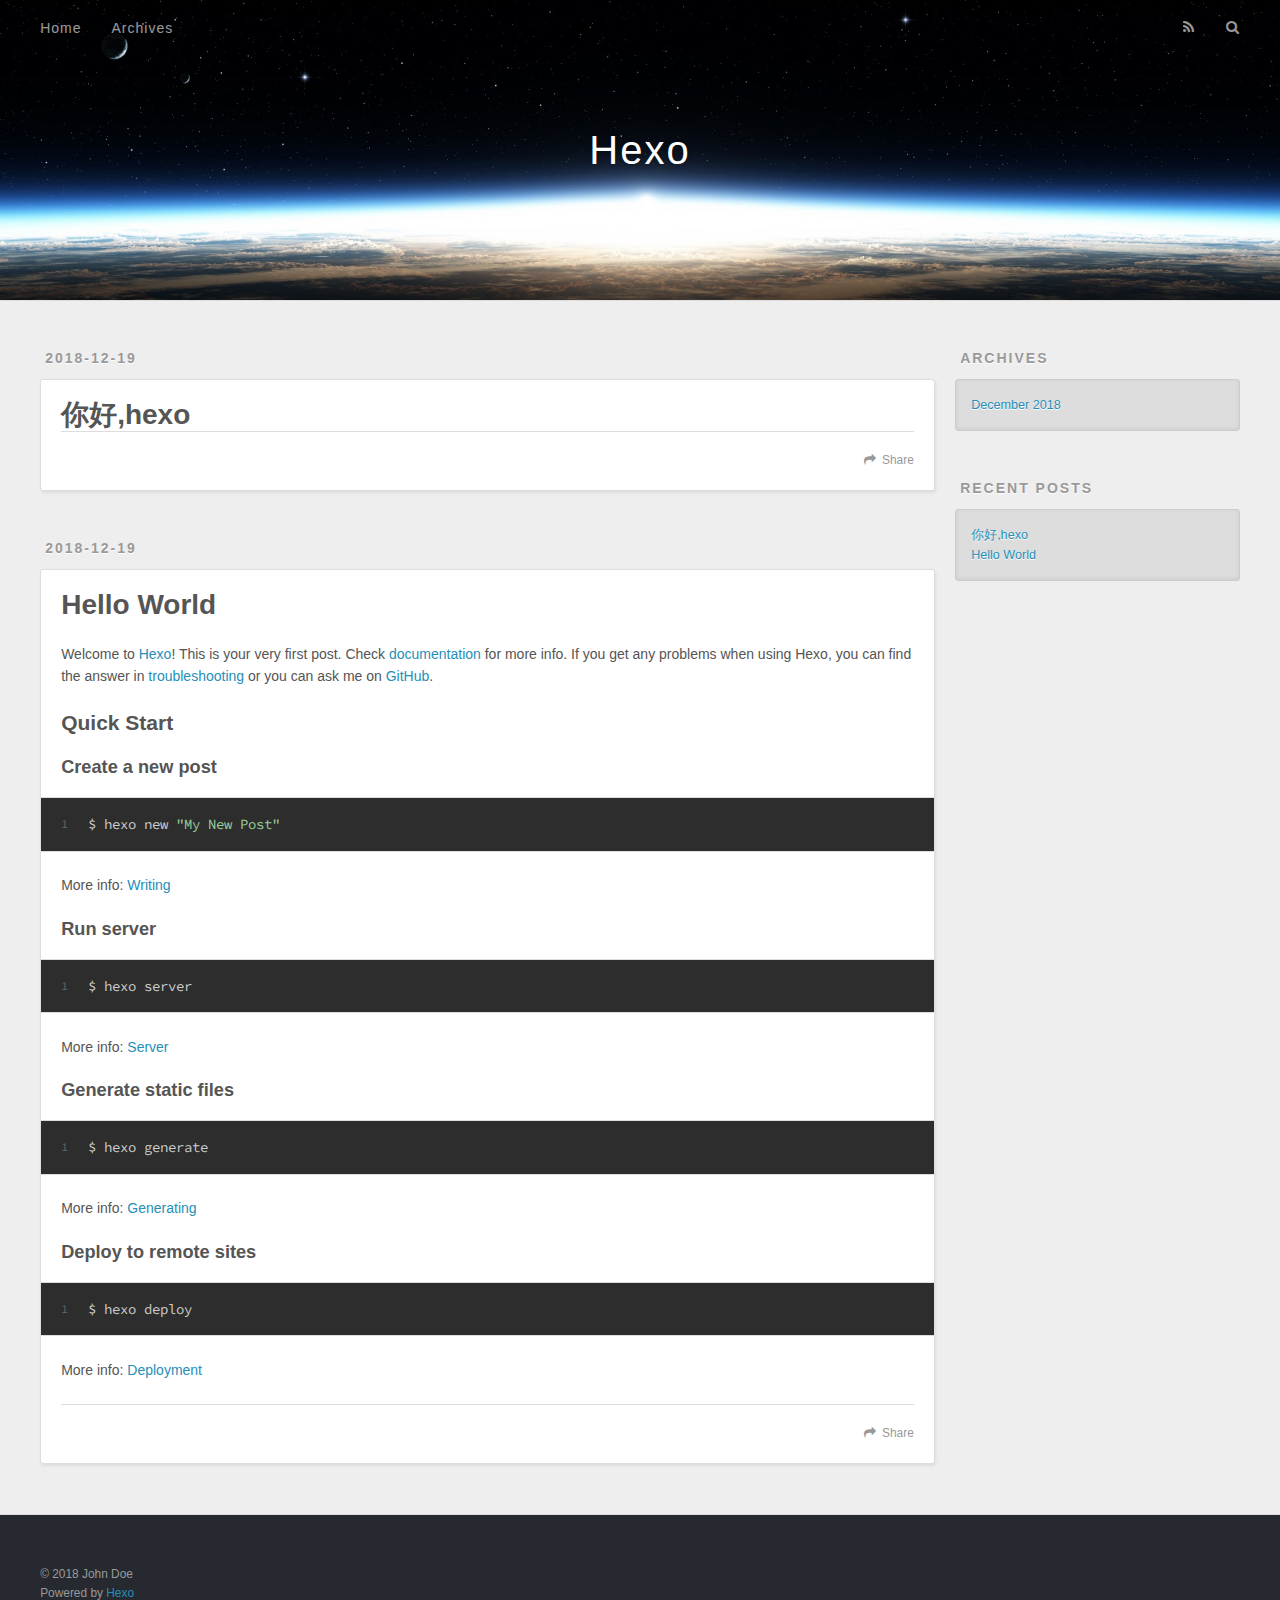
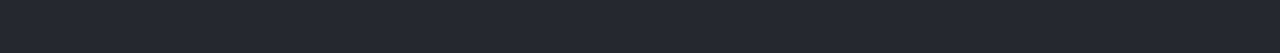
==== index.html @ a6ca2cde "Site updated: 2018-12-19 00:31:47" ====
<!DOCTYPE html>
<html>
<head><meta name="generator" content="Hexo 3.8.0">
  <meta charset="utf-8">
  

  
  <title>Hexo</title>
  <meta name="viewport" content="width=device-width, initial-scale=1, maximum-scale=1">
  <meta property="og:type" content="website">
<meta property="og:title" content="Hexo">
<meta property="og:url" content="http://yoursite.com/index.html">
<meta property="og:site_name" content="Hexo">
<meta property="og:locale" content="default">
<meta name="twitter:card" content="summary">
<meta name="twitter:title" content="Hexo">
  
    <link rel="alternate" href="/atom.xml" title="Hexo" type="application/atom+xml">
  
  
    <link rel="icon" href="/favicon.png">
  
  
    <link href="//fonts.googleapis.com/css?family=Source+Code+Pro" rel="stylesheet" type="text/css">
  
  <link rel="stylesheet" href="/css/style.css">
</head>
</html>
<body>
  <div id="container">
    <div id="wrap">
      <header id="header">
  <div id="banner"></div>
  <div id="header-outer" class="outer">
    <div id="header-title" class="inner">
      <h1 id="logo-wrap">
        <a href="/" id="logo">Hexo</a>
      </h1>
      
    </div>
    <div id="header-inner" class="inner">
      <nav id="main-nav">
        <a id="main-nav-toggle" class="nav-icon"></a>
        
          <a class="main-nav-link" href="/">Home</a>
        
          <a class="main-nav-link" href="/archives">Archives</a>
        
      </nav>
      <nav id="sub-nav">
        
          <a id="nav-rss-link" class="nav-icon" href="/atom.xml" title="RSS Feed"></a>
        
        <a id="nav-search-btn" class="nav-icon" title="Search"></a>
      </nav>
      <div id="search-form-wrap">
        <form action="//google.com/search" method="get" accept-charset="UTF-8" class="search-form"><input type="search" name="q" class="search-form-input" placeholder="Search"><button type="submit" class="search-form-submit">&#xF002;</button><input type="hidden" name="sitesearch" value="http://yoursite.com"></form>
      </div>
    </div>
  </div>
</header>
      <div class="outer">
        <section id="main">
  
    <article id="post-你好-hexo" class="article article-type-post" itemscope="" itemprop="blogPost">
  <div class="article-meta">
    <a href="/2018/12/19/你好-hexo/" class="article-date">
  <time datetime="2018-12-18T16:28:29.000Z" itemprop="datePublished">2018-12-19</time>
</a>
    
  </div>
  <div class="article-inner">
    
    
      <header class="article-header">
        
  
    <h1 itemprop="name">
      <a class="article-title" href="/2018/12/19/你好-hexo/">你好,hexo</a>
    </h1>
  

      </header>
    
    <div class="article-entry" itemprop="articleBody">
      
        
      
    </div>
    <footer class="article-footer">
      <a data-url="http://yoursite.com/2018/12/19/你好-hexo/" data-id="cjptyruez0001o4u017074qfm" class="article-share-link">Share</a>
      
      
    </footer>
  </div>
  
</article>


  
    <article id="post-hello-world" class="article article-type-post" itemscope="" itemprop="blogPost">
  <div class="article-meta">
    <a href="/2018/12/19/hello-world/" class="article-date">
  <time datetime="2018-12-18T16:02:42.080Z" itemprop="datePublished">2018-12-19</time>
</a>
    
  </div>
  <div class="article-inner">
    
    
      <header class="article-header">
        
  
    <h1 itemprop="name">
      <a class="article-title" href="/2018/12/19/hello-world/">Hello World</a>
    </h1>
  

      </header>
    
    <div class="article-entry" itemprop="articleBody">
      
        <p>Welcome to <a href="https://hexo.io/" target="_blank" rel="noopener">Hexo</a>! This is your very first post. Check <a href="https://hexo.io/docs/" target="_blank" rel="noopener">documentation</a> for more info. If you get any problems when using Hexo, you can find the answer in <a href="https://hexo.io/docs/troubleshooting.html" target="_blank" rel="noopener">troubleshooting</a> or you can ask me on <a href="https://github.com/hexojs/hexo/issues" target="_blank" rel="noopener">GitHub</a>.</p>
<h2 id="Quick-Start"><a href="#Quick-Start" class="headerlink" title="Quick Start"></a>Quick Start</h2><h3 id="Create-a-new-post"><a href="#Create-a-new-post" class="headerlink" title="Create a new post"></a>Create a new post</h3><figure class="highlight bash"><table><tr><td class="gutter"><pre><span class="line">1</span><br></pre></td><td class="code"><pre><span class="line">$ hexo new <span class="string">"My New Post"</span></span><br></pre></td></tr></table></figure>
<p>More info: <a href="https://hexo.io/docs/writing.html" target="_blank" rel="noopener">Writing</a></p>
<h3 id="Run-server"><a href="#Run-server" class="headerlink" title="Run server"></a>Run server</h3><figure class="highlight bash"><table><tr><td class="gutter"><pre><span class="line">1</span><br></pre></td><td class="code"><pre><span class="line">$ hexo server</span><br></pre></td></tr></table></figure>
<p>More info: <a href="https://hexo.io/docs/server.html" target="_blank" rel="noopener">Server</a></p>
<h3 id="Generate-static-files"><a href="#Generate-static-files" class="headerlink" title="Generate static files"></a>Generate static files</h3><figure class="highlight bash"><table><tr><td class="gutter"><pre><span class="line">1</span><br></pre></td><td class="code"><pre><span class="line">$ hexo generate</span><br></pre></td></tr></table></figure>
<p>More info: <a href="https://hexo.io/docs/generating.html" target="_blank" rel="noopener">Generating</a></p>
<h3 id="Deploy-to-remote-sites"><a href="#Deploy-to-remote-sites" class="headerlink" title="Deploy to remote sites"></a>Deploy to remote sites</h3><figure class="highlight bash"><table><tr><td class="gutter"><pre><span class="line">1</span><br></pre></td><td class="code"><pre><span class="line">$ hexo deploy</span><br></pre></td></tr></table></figure>
<p>More info: <a href="https://hexo.io/docs/deployment.html" target="_blank" rel="noopener">Deployment</a></p>

      
    </div>
    <footer class="article-footer">
      <a data-url="http://yoursite.com/2018/12/19/hello-world/" data-id="cjptyrueu0000o4u0bg2z1bjp" class="article-share-link">Share</a>
      
      
    </footer>
  </div>
  
</article>


  


</section>
        
          <aside id="sidebar">
  
    

  
    

  
    
  
    
  <div class="widget-wrap">
    <h3 class="widget-title">Archives</h3>
    <div class="widget">
      <ul class="archive-list"><li class="archive-list-item"><a class="archive-list-link" href="/archives/2018/12/">December 2018</a></li></ul>
    </div>
  </div>


  
    
  <div class="widget-wrap">
    <h3 class="widget-title">Recent Posts</h3>
    <div class="widget">
      <ul>
        
          <li>
            <a href="/2018/12/19/你好-hexo/">你好,hexo</a>
          </li>
        
          <li>
            <a href="/2018/12/19/hello-world/">Hello World</a>
          </li>
        
      </ul>
    </div>
  </div>

  
</aside>
        
      </div>
      <footer id="footer">
  
  <div class="outer">
    <div id="footer-info" class="inner">
      &copy; 2018 John Doe<br>
      Powered by <a href="http://hexo.io/" target="_blank">Hexo</a>
    </div>
  </div>
</footer>
    </div>
    <nav id="mobile-nav">
  
    <a href="/" class="mobile-nav-link">Home</a>
  
    <a href="/archives" class="mobile-nav-link">Archives</a>
  
</nav>
    

<script src="//ajax.googleapis.com/ajax/libs/jquery/2.0.3/jquery.min.js"></script>


  <link rel="stylesheet" href="/fancybox/jquery.fancybox.css">
  <script src="/fancybox/jquery.fancybox.pack.js"></script>


<script src="/js/script.js"></script>



  </div>
</body>
</html>
---- css/style.css ----
body {
  width: 100%;
}
body:before,
body:after {
  content: "";
  display: table;
}
body:after {
  clear: both;
}
html,
body,
div,
span,
applet,
object,
iframe,
h1,
h2,
h3,
h4,
h5,
h6,
p,
blockquote,
pre,
a,
abbr,
acronym,
address,
big,
cite,
code,
del,
dfn,
em,
img,
ins,
kbd,
q,
s,
samp,
small,
strike,
strong,
sub,
sup,
tt,
var,
dl,
dt,
dd,
ol,
ul,
li,
fieldset,
form,
label,
legend,
table,
caption,
tbody,
tfoot,
thead,
tr,
th,
td {
  margin: 0;
  padding: 0;
  border: 0;
  outline: 0;
  font-weight: inherit;
  font-style: inherit;
  font-family: inherit;
  font-size: 100%;
  vertical-align: baseline;
}
body {
  line-height: 1;
  color: #000;
  background: #fff;
}
ol,
ul {
  list-style: none;
}
table {
  border-collapse: separate;
  border-spacing: 0;
  vertical-align: middle;
}
caption,
th,
td {
  text-align: left;
  font-weight: normal;
  vertical-align: middle;
}
a img {
  border: none;
}
input,
button {
  margin: 0;
  padding: 0;
}
input::-moz-focus-inner,
button::-moz-focus-inner {
  border: 0;
  padding: 0;
}
@font-face {
  font-family: FontAwesome;
  font-style: normal;
  font-weight: normal;
  src: url("fonts/fontawesome-webfont.eot?v=#4.0.3");
  src: url("fonts/fontawesome-webfont.eot?#iefix&v=#4.0.3") format("embedded-opentype"), url("fonts/fontawesome-webfont.woff?v=#4.0.3") format("woff"), url("fonts/fontawesome-webfont.ttf?v=#4.0.3") format("truetype"), url("fonts/fontawesome-webfont.svg#fontawesomeregular?v=#4.0.3") format("svg");
}
html,
body,
#container {
  height: 100%;
}
body {
  background: #eee;
  font: 14px -apple-system, BlinkMacSystemFont, "Segoe UI", "Roboto", "Oxygen", "Ubuntu", "Cantarell", "Fira Sans", "Droid Sans", "Helvetica Neue", sans-serif;
  -webkit-text-size-adjust: 100%;
}
.outer {
  max-width: 1220px;
  margin: 0 auto;
  padding: 0 20px;
}
.outer:before,
.outer:after {
  content: "";
  display: table;
}
.outer:after {
  clear: both;
}
.inner {
  display: inline;
  float: left;
  width: 98.33333333333333%;
  margin: 0 0.833333333333333%;
}
.left,
.alignleft {
  float: left;
}
.right,
.alignright {
  float: right;
}
.clear {
  clear: both;
}
#container {
  position: relative;
}
.mobile-nav-on {
  overflow: hidden;
}
#wrap {
  height: 100%;
  width: 100%;
  position: absolute;
  top: 0;
  left: 0;
  -webkit-transition: 0.2s ease-out;
  -moz-transition: 0.2s ease-out;
  -ms-transition: 0.2s ease-out;
  transition: 0.2s ease-out;
  z-index: 1;
  background: #eee;
}
.mobile-nav-on #wrap {
  left: 280px;
}
@media screen and (min-width: 768px) {
  #main {
    display: inline;
    float: left;
    width: 73.33333333333333%;
    margin: 0 0.833333333333333%;
  }
}
.article-date,
.article-category-link,
.archive-year,
.widget-title {
  text-decoration: none;
  text-transform: uppercase;
  letter-spacing: 2px;
  color: #999;
  margin-bottom: 1em;
  margin-left: 5px;
  line-height: 1em;
  text-shadow: 0 1px #fff;
  font-weight: bold;
}
.article-inner,
.archive-article-inner {
  background: #fff;
  -webkit-box-shadow: 1px 2px 3px #ddd;
  box-shadow: 1px 2px 3px #ddd;
  border: 1px solid #ddd;
  border-radius: 3px;
}
.article-entry h1,
.widget h1 {
  font-size: 2em;
}
.article-entry h2,
.widget h2 {
  font-size: 1.5em;
}
.article-entry h3,
.widget h3 {
  font-size: 1.3em;
}
.article-entry h4,
.widget h4 {
  font-size: 1.2em;
}
.article-entry h5,
.widget h5 {
  font-size: 1em;
}
.article-entry h6,
.widget h6 {
  font-size: 1em;
  color: #999;
}
.article-entry hr,
.widget hr {
  border: 1px dashed #ddd;
}
.article-entry strong,
.widget strong {
  font-weight: bold;
}
.article-entry em,
.widget em,
.article-entry cite,
.widget cite {
  font-style: italic;
}
.article-entry sup,
.widget sup,
.article-entry sub,
.widget sub {
  font-size: 0.75em;
  line-height: 0;
  position: relative;
  vertical-align: baseline;
}
.article-entry sup,
.widget sup {
  top: -0.5em;
}
.article-entry sub,
.widget sub {
  bottom: -0.2em;
}
.article-entry small,
.widget small {
  font-size: 0.85em;
}
.article-entry acronym,
.widget acronym,
.article-entry abbr,
.widget abbr {
  border-bottom: 1px dotted;
}
.article-entry ul,
.widget ul,
.article-entry ol,
.widget ol,
.article-entry dl,
.widget dl {
  margin: 0 20px;
  line-height: 1.6em;
}
.article-entry ul ul,
.widget ul ul,
.article-entry ol ul,
.widget ol ul,
.article-entry ul ol,
.widget ul ol,
.article-entry ol ol,
.widget ol ol {
  margin-top: 0;
  margin-bottom: 0;
}
.article-entry ul,
.widget ul {
  list-style: disc;
}
.article-entry ol,
.widget ol {
  list-style: decimal;
}
.article-entry dt,
.widget dt {
  font-weight: bold;
}
#header {
  height: 300px;
  position: relative;
  border-bottom: 1px solid #ddd;
}
#header:before,
#header:after {
  content: "";
  position: absolute;
  left: 0;
  right: 0;
  height: 40px;
}
#header:before {
  top: 0;
  background: -webkit-linear-gradient(rgba(0,0,0,0.2), transparent);
  background: -moz-linear-gradient(rgba(0,0,0,0.2), transparent);
  background: -ms-linear-gradient(rgba(0,0,0,0.2), transparent);
  background: linear-gradient(rgba(0,0,0,0.2), transparent);
}
#header:after {
  bottom: 0;
  background: -webkit-linear-gradient(transparent, rgba(0,0,0,0.2));
  background: -moz-linear-gradient(transparent, rgba(0,0,0,0.2));
  background: -ms-linear-gradient(transparent, rgba(0,0,0,0.2));
  background: linear-gradient(transparent, rgba(0,0,0,0.2));
}
#header-outer {
  height: 100%;
  position: relative;
}
#header-inner {
  position: relative;
  overflow: hidden;
}
#banner {
  position: absolute;
  top: 0;
  left: 0;
  width: 100%;
  height: 100%;
  background: url("images/banner.jpg") center #000;
  -webkit-background-size: cover;
  -moz-background-size: cover;
  background-size: cover;
  z-index: -1;
}
#header-title {
  text-align: center;
  height: 40px;
  position: absolute;
  top: 50%;
  left: 0;
  margin-top: -20px;
}
#logo,
#subtitle {
  text-decoration: none;
  color: #fff;
  font-weight: 300;
  text-shadow: 0 1px 4px rgba(0,0,0,0.3);
}
#logo {
  font-size: 40px;
  line-height: 40px;
  letter-spacing: 2px;
}
#subtitle {
  font-size: 16px;
  line-height: 16px;
  letter-spacing: 1px;
}
#subtitle-wrap {
  margin-top: 16px;
}
#main-nav {
  float: left;
  margin-left: -15px;
}
.nav-icon,
.main-nav-link {
  float: left;
  color: #fff;
  opacity: 0.6;
  text-decoration: none;
  text-shadow: 0 1px rgba(0,0,0,0.2);
  -webkit-transition: opacity 0.2s;
  -moz-transition: opacity 0.2s;
  -ms-transition: opacity 0.2s;
  transition: opacity 0.2s;
  display: block;
  padding: 20px 15px;
}
.nav-icon:hover,
.main-nav-link:hover {
  opacity: 1;
}
.nav-icon {
  font-family: FontAwesome;
  text-align: center;
  font-size: 14px;
  width: 14px;
  height: 14px;
  padding: 20px 15px;
  position: relative;
  cursor: pointer;
}
.main-nav-link {
  font-weight: 300;
  letter-spacing: 1px;
}
@media screen and (max-width: 479px) {
  .main-nav-link {
    display: none;
  }
}
#main-nav-toggle {
  display: none;
}
#main-nav-toggle:before {
  content: "\f0c9";
}
@media screen and (max-width: 479px) {
  #main-nav-toggle {
    display: block;
  }
}
#sub-nav {
  float: right;
  margin-right: -15px;
}
#nav-rss-link:before {
  content: "\f09e";
}
#nav-search-btn:before {
  content: "\f002";
}
#search-form-wrap {
  position: absolute;
  top: 15px;
  width: 150px;
  height: 30px;
  right: -150px;
  opacity: 0;
  -webkit-transition: 0.2s ease-out;
  -moz-transition: 0.2s ease-out;
  -ms-transition: 0.2s ease-out;
  transition: 0.2s ease-out;
}
#search-form-wrap.on {
  opacity: 1;
  right: 0;
}
@media screen and (max-width: 479px) {
  #search-form-wrap {
    width: 100%;
    right: -100%;
  }
}
.search-form {
  position: absolute;
  top: 0;
  left: 0;
  right: 0;
  background: #fff;
  padding: 5px 15px;
  border-radius: 15px;
  -webkit-box-shadow: 0 0 10px rgba(0,0,0,0.3);
  box-shadow: 0 0 10px rgba(0,0,0,0.3);
}
.search-form-input {
  border: none;
  background: none;
  color: #555;
  width: 100%;
  font: 13px -apple-system, BlinkMacSystemFont, "Segoe UI", "Roboto", "Oxygen", "Ubuntu", "Cantarell", "Fira Sans", "Droid Sans", "Helvetica Neue", sans-serif;
  outline: none;
}
.search-form-input::-webkit-search-results-decoration,
.search-form-input::-webkit-search-cancel-button {
  -webkit-appearance: none;
}
.search-form-submit {
  position: absolute;
  top: 50%;
  right: 10px;
  margin-top: -7px;
  font: 13px FontAwesome;
  border: none;
  background: none;
  color: #bbb;
  cursor: pointer;
}
.search-form-submit:hover,
.search-form-submit:focus {
  color: #777;
}
.article {
  margin: 50px 0;
}
.article-inner {
  overflow: hidden;
}
.article-meta:before,
.article-meta:after {
  content: "";
  display: table;
}
.article-meta:after {
  clear: both;
}
.article-date {
  float: left;
}
.article-category {
  float: left;
  line-height: 1em;
  color: #ccc;
  text-shadow: 0 1px #fff;
  margin-left: 8px;
}
.article-category:before {
  content: "\2022";
}
.article-category-link {
  margin: 0 12px 1em;
}
.article-header {
  padding: 20px 20px 0;
}
.article-title {
  text-decoration: none;
  font-size: 2em;
  font-weight: bold;
  color: #555;
  line-height: 1.1em;
  -webkit-transition: color 0.2s;
  -moz-transition: color 0.2s;
  -ms-transition: color 0.2s;
  transition: color 0.2s;
}
a.article-title:hover {
  color: #258fb8;
}
.article-entry {
  color: #555;
  padding: 0 20px;
}
.article-entry:before,
.article-entry:after {
  content: "";
  display: table;
}
.article-entry:after {
  clear: both;
}
.article-entry p,
.article-entry table {
  line-height: 1.6em;
  margin: 1.6em 0;
}
.article-entry h1,
.article-entry h2,
.article-entry h3,
.article-entry h4,
.article-entry h5,
.article-entry h6 {
  font-weight: bold;
}
.article-entry h1,
.article-entry h2,
.article-entry h3,
.article-entry h4,
.article-entry h5,
.article-entry h6 {
  line-height: 1.1em;
  margin: 1.1em 0;
}
.article-entry a {
  color: #258fb8;
  text-decoration: none;
}
.article-entry a:hover {
  text-decoration: underline;
}
.article-entry ul,
.article-entry ol,
.article-entry dl {
  margin-top: 1.6em;
  margin-bottom: 1.6em;
}
.article-entry img,
.article-entry video {
  max-width: 100%;
  height: auto;
  display: block;
  margin: auto;
}
.article-entry iframe {
  border: none;
}
.article-entry table {
  width: 100%;
  border-collapse: collapse;
  border-spacing: 0;
}
.article-entry th {
  font-weight: bold;
  border-bottom: 3px solid #ddd;
  padding-bottom: 0.5em;
}
.article-entry td {
  border-bottom: 1px solid #ddd;
  padding: 10px 0;
}
.article-entry blockquote {
  font-family: Georgia, "Times New Roman", serif;
  font-size: 1.4em;
  margin: 1.6em 20px;
  text-align: center;
}
.article-entry blockquote footer {
  font-size: 14px;
  margin: 1.6em 0;
  font-family: -apple-system, BlinkMacSystemFont, "Segoe UI", "Roboto", "Oxygen", "Ubuntu", "Cantarell", "Fira Sans", "Droid Sans", "Helvetica Neue", sans-serif;
}
.article-entry blockquote footer cite:before {
  content: "—";
  padding: 0 0.5em;
}
.article-entry .pullquote {
  text-align: left;
  width: 45%;
  margin: 0;
}
.article-entry .pullquote.left {
  margin-left: 0.5em;
  margin-right: 1em;
}
.article-entry .pullquote.right {
  margin-right: 0.5em;
  margin-left: 1em;
}
.article-entry .caption {
  color: #999;
  display: block;
  font-size: 0.9em;
  margin-top: 0.5em;
  position: relative;
  text-align: center;
}
.article-entry .video-container {
  position: relative;
  padding-top: 56.25%;
  height: 0;
  overflow: hidden;
}
.article-entry .video-container iframe,
.article-entry .video-container object,
.article-entry .video-container embed {
  position: absolute;
  top: 0;
  left: 0;
  width: 100%;
  height: 100%;
  margin-top: 0;
}
.article-more-link a {
  display: inline-block;
  line-height: 1em;
  padding: 6px 15px;
  border-radius: 15px;
  background: #eee;
  color: #999;
  text-shadow: 0 1px #fff;
  text-decoration: none;
}
.article-more-link a:hover {
  background: #258fb8;
  color: #fff;
  text-decoration: none;
  text-shadow: 0 1px #1e7293;
}
.article-footer {
  font-size: 0.85em;
  line-height: 1.6em;
  border-top: 1px solid #ddd;
  padding-top: 1.6em;
  margin: 0 20px 20px;
}
.article-footer:before,
.article-footer:after {
  content: "";
  display: table;
}
.article-footer:after {
  clear: both;
}
.article-footer a {
  color: #999;
  text-decoration: none;
}
.article-footer a:hover {
  color: #555;
}
.article-tag-list-item {
  float: left;
  margin-right: 10px;
}
.article-tag-list-link:before {
  content: "#";
}
.article-comment-link {
  float: right;
}
.article-comment-link:before {
  content: "\f075";
  font-family: FontAwesome;
  padding-right: 8px;
}
.article-share-link {
  cursor: pointer;
  float: right;
  margin-left: 20px;
}
.article-share-link:before {
  content: "\f064";
  font-family: FontAwesome;
  padding-right: 6px;
}
#article-nav {
  position: relative;
}
#article-nav:before,
#article-nav:after {
  content: "";
  display: table;
}
#article-nav:after {
  clear: both;
}
@media screen and (min-width: 768px) {
  #article-nav {
    margin: 50px 0;
  }
  #article-nav:before {
    width: 8px;
    height: 8px;
    position: absolute;
    top: 50%;
    left: 50%;
    margin-top: -4px;
    margin-left: -4px;
    content: "";
    border-radius: 50%;
    background: #ddd;
    -webkit-box-shadow: 0 1px 2px #fff;
    box-shadow: 0 1px 2px #fff;
  }
}
.article-nav-link-wrap {
  text-decoration: none;
  text-shadow: 0 1px #fff;
  color: #999;
  -webkit-box-sizing: border-box;
  -moz-box-sizing: border-box;
  box-sizing: border-box;
  margin-top: 50px;
  text-align: center;
  display: block;
}
.article-nav-link-wrap:hover {
  color: #555;
}
@media screen and (min-width: 768px) {
  .article-nav-link-wrap {
    width: 50%;
    margin-top: 0;
  }
}
@media screen and (min-width: 768px) {
  #article-nav-newer {
    float: left;
    text-align: right;
    padding-right: 20px;
  }
}
@media screen and (min-width: 768px) {
  #article-nav-older {
    float: right;
    text-align: left;
    padding-left: 20px;
  }
}
.article-nav-caption {
  text-transform: uppercase;
  letter-spacing: 2px;
  color: #ddd;
  line-height: 1em;
  font-weight: bold;
}
#article-nav-newer .article-nav-caption {
  margin-right: -2px;
}
.article-nav-title {
  font-size: 0.85em;
  line-height: 1.6em;
  margin-top: 0.5em;
}
.article-share-box {
  position: absolute;
  display: none;
  background: #fff;
  -webkit-box-shadow: 1px 2px 10px rgba(0,0,0,0.2);
  box-shadow: 1px 2px 10px rgba(0,0,0,0.2);
  border-radius: 3px;
  margin-left: -145px;
  overflow: hidden;
  z-index: 1;
}
.article-share-box.on {
  display: block;
}
.article-share-input {
  width: 100%;
  background: none;
  -webkit-box-sizing: border-box;
  -moz-box-sizing: border-box;
  box-sizing: border-box;
  font: 14px -apple-system, BlinkMacSystemFont, "Segoe UI", "Roboto", "Oxygen", "Ubuntu", "Cantarell", "Fira Sans", "Droid Sans", "Helvetica Neue", sans-serif;
  padding: 0 15px;
  color: #555;
  outline: none;
  border: 1px solid #ddd;
  border-radius: 3px 3px 0 0;
  height: 36px;
  line-height: 36px;
}
.article-share-links {
  background: #eee;
}
.article-share-links:before,
.article-share-links:after {
  content: "";
  display: table;
}
.article-share-links:after {
  clear: both;
}
.article-share-twitter,
.article-share-facebook,
.article-share-pinterest,
.article-share-google {
  width: 50px;
  height: 36px;
  display: block;
  float: left;
  position: relative;
  color: #999;
  text-shadow: 0 1px #fff;
}
.article-share-twitter:before,
.article-share-facebook:before,
.article-share-pinterest:before,
.article-share-google:before {
  font-size: 20px;
  font-family: FontAwesome;
  width: 20px;
  height: 20px;
  position: absolute;
  top: 50%;
  left: 50%;
  margin-top: -10px;
  margin-left: -10px;
  text-align: center;
}
.article-share-twitter:hover,
.article-share-facebook:hover,
.article-share-pinterest:hover,
.article-share-google:hover {
  color: #fff;
}
.article-share-twitter:before {
  content: "\f099";
}
.article-share-twitter:hover {
  background: #00aced;
  text-shadow: 0 1px #008abe;
}
.article-share-facebook:before {
  content: "\f09a";
}
.article-share-facebook:hover {
  background: #3b5998;
  text-shadow: 0 1px #2f477a;
}
.article-share-pinterest:before {
  content: "\f0d2";
}
.article-share-pinterest:hover {
  background: #cb2027;
  text-shadow: 0 1px #a21a1f;
}
.article-share-google:before {
  content: "\f0d5";
}
.article-share-google:hover {
  background: #dd4b39;
  text-shadow: 0 1px #be3221;
}
.article-gallery {
  background: #000;
  position: relative;
}
.article-gallery-photos {
  position: relative;
  overflow: hidden;
}
.article-gallery-img {
  display: none;
  max-width: 100%;
}
.article-gallery-img:first-child {
  display: block;
}
.article-gallery-img.loaded {
  position: absolute;
  display: block;
}
.article-gallery-img img {
  display: block;
  max-width: 100%;
  margin: 0 auto;
}
#comments {
  background: #fff;
  -webkit-box-shadow: 1px 2px 3px #ddd;
  box-shadow: 1px 2px 3px #ddd;
  padding: 20px;
  border: 1px solid #ddd;
  border-radius: 3px;
  margin: 50px 0;
}
#comments a {
  color: #258fb8;
}
.archives-wrap {
  margin: 50px 0;
}
.archives:before,
.archives:after {
  content: "";
  display: table;
}
.archives:after {
  clear: both;
}
.archive-year-wrap {
  margin-bottom: 1em;
}
.archives {
  -webkit-column-gap: 10px;
  -moz-column-gap: 10px;
  column-gap: 10px;
}
@media screen and (min-width: 480px) and (max-width: 767px) {
  .archives {
    -webkit-column-count: 2;
    -moz-column-count: 2;
    column-count: 2;
  }
}
@media screen and (min-width: 768px) {
  .archives {
    -webkit-column-count: 3;
    -moz-column-count: 3;
    column-count: 3;
  }
}
.archive-article {
  -webkit-column-break-inside: avoid;
  page-break-inside: avoid;
  overflow: hidden;
  break-inside: avoid-column;
}
.archive-article-inner {
  padding: 10px;
  margin-bottom: 15px;
}
.archive-article-title {
  text-decoration: none;
  font-weight: bold;
  color: #555;
  -webkit-transition: color 0.2s;
  -moz-transition: color 0.2s;
  -ms-transition: color 0.2s;
  transition: color 0.2s;
  line-height: 1.6em;
}
.archive-article-title:hover {
  color: #258fb8;
}
.archive-article-footer {
  margin-top: 1em;
}
.archive-article-date {
  color: #999;
  text-decoration: none;
  font-size: 0.85em;
  line-height: 1em;
  margin-bottom: 0.5em;
  display: block;
}
#page-nav {
  margin: 50px auto;
  background: #fff;
  -webkit-box-shadow: 1px 2px 3px #ddd;
  box-shadow: 1px 2px 3px #ddd;
  border: 1px solid #ddd;
  border-radius: 3px;
  text-align: center;
  color: #999;
  overflow: hidden;
}
#page-nav:before,
#page-nav:after {
  content: "";
  display: table;
}
#page-nav:after {
  clear: both;
}
#page-nav a,
#page-nav span {
  padding: 10px 20px;
  line-height: 1;
  height: 2ex;
}
#page-nav a {
  color: #999;
  text-decoration: none;
}
#page-nav a:hover {
  background: #999;
  color: #fff;
}
#page-nav .prev {
  float: left;
}
#page-nav .next {
  float: right;
}
#page-nav .page-number {
  display: inline-block;
}
@media screen and (max-width: 479px) {
  #page-nav .page-number {
    display: none;
  }
}
#page-nav .current {
  color: #555;
  font-weight: bold;
}
#page-nav .space {
  color: #ddd;
}
#footer {
  background: #262a30;
  padding: 50px 0;
  border-top: 1px solid #ddd;
  color: #999;
}
#footer a {
  color: #258fb8;
  text-decoration: none;
}
#footer a:hover {
  text-decoration: underline;
}
#footer-info {
  line-height: 1.6em;
  font-size: 0.85em;
}
.article-entry pre,
.article-entry .highlight {
  background: #2d2d2d;
  margin: 0 -20px;
  padding: 15px 20px;
  border-style: solid;
  border-color: #ddd;
  border-width: 1px 0;
  overflow: auto;
  color: #ccc;
  line-height: 22.400000000000002px;
}
.article-entry .highlight .gutter pre,
.article-entry .gist .gist-file .gist-data .line-numbers {
  color: #666;
  font-size: 0.85em;
}
.article-entry pre,
.article-entry code {
  font-family: "Source Code Pro", Consolas, Monaco, Menlo, Consolas, monospace;
}
.article-entry code {
  background: #eee;
  text-shadow: 0 1px #fff;
  padding: 0 0.3em;
}
.article-entry pre code {
  background: none;
  text-shadow: none;
  padding: 0;
}
.article-entry .highlight pre {
  border: none;
  margin: 0;
  padding: 0;
}
.article-entry .highlight table {
  margin: 0;
  width: auto;
}
.article-entry .highlight td {
  border: none;
  padding: 0;
}
.article-entry .highlight figcaption {
  font-size: 0.85em;
  color: #999;
  line-height: 1em;
  margin-bottom: 1em;
}
.article-entry .highlight figcaption:before,
.article-entry .highlight figcaption:after {
  content: "";
  display: table;
}
.article-entry .highlight figcaption:after {
  clear: both;
}
.article-entry .highlight figcaption a {
  float: right;
}
.article-entry .highlight .gutter pre {
  text-align: right;
  padding-right: 20px;
}
.article-entry .highlight .line {
  height: 22.400000000000002px;
}
.article-entry .highlight .line.marked {
  background: #515151;
}
.article-entry .gist {
  margin: 0 -20px;
  border-style: solid;
  border-color: #ddd;
  border-width: 1px 0;
  background: #2d2d2d;
  padding: 15px 20px 15px 0;
}
.article-entry .gist .gist-file {
  border: none;
  font-family: "Source Code Pro", Consolas, Monaco, Menlo, Consolas, monospace;
  margin: 0;
}
.article-entry .gist .gist-file .gist-data {
  background: none;
  border: none;
}
.article-entry .gist .gist-file .gist-data .line-numbers {
  background: none;
  border: none;
  padding: 0 20px 0 0;
}
.article-entry .gist .gist-file .gist-data .line-data {
  padding: 0 !important;
}
.article-entry .gist .gist-file .highlight {
  margin: 0;
  padding: 0;
  border: none;
}
.article-entry .gist .gist-file .gist-meta {
  background: #2d2d2d;
  color: #999;
  font: 0.85em -apple-system, BlinkMacSystemFont, "Segoe UI", "Roboto", "Oxygen", "Ubuntu", "Cantarell", "Fira Sans", "Droid Sans", "Helvetica Neue", sans-serif;
  text-shadow: 0 0;
  padding: 0;
  margin-top: 1em;
  margin-left: 20px;
}
.article-entry .gist .gist-file .gist-meta a {
  color: #258fb8;
  font-weight: normal;
}
.article-entry .gist .gist-file .gist-meta a:hover {
  text-decoration: underline;
}
pre .comment,
pre .title {
  color: #999;
}
pre .variable,
pre .attribute,
pre .tag,
pre .regexp,
pre .ruby .constant,
pre .xml .tag .title,
pre .xml .pi,
pre .xml .doctype,
pre .html .doctype,
pre .css .id,
pre .css .class,
pre .css .pseudo {
  color: #f2777a;
}
pre .number,
pre .preprocessor,
pre .built_in,
pre .literal,
pre .params,
pre .constant {
  color: #f99157;
}
pre .class,
pre .ruby .class .title,
pre .css .rules .attribute {
  color: #9c9;
}
pre .string,
pre .value,
pre .inheritance,
pre .header,
pre .ruby .symbol,
pre .xml .cdata {
  color: #9c9;
}
pre .css .hexcolor {
  color: #6cc;
}
pre .function,
pre .python .decorator,
pre .python .title,
pre .ruby .function .title,
pre .ruby .title .keyword,
pre .perl .sub,
pre .javascript .title,
pre .coffeescript .title {
  color: #69c;
}
pre .keyword,
pre .javascript .function {
  color: #c9c;
}
@media screen and (max-width: 479px) {
  #mobile-nav {
    position: absolute;
    top: 0;
    left: 0;
    width: 280px;
    height: 100%;
    background: #191919;
    border-right: 1px solid #fff;
  }
}
@media screen and (max-width: 479px) {
  .mobile-nav-link {
    display: block;
    color: #999;
    text-decoration: none;
    padding: 15px 20px;
    font-weight: bold;
  }
  .mobile-nav-link:hover {
    color: #fff;
  }
}
@media screen and (min-width: 768px) {
  #sidebar {
    display: inline;
    float: left;
    width: 23.333333333333332%;
    margin: 0 0.833333333333333%;
  }
}
.widget-wrap {
  margin: 50px 0;
}
.widget {
  color: #777;
  text-shadow: 0 1px #fff;
  background: #ddd;
  -webkit-box-shadow: 0 -1px 4px #ccc inset;
  box-shadow: 0 -1px 4px #ccc inset;
  border: 1px solid #ccc;
  padding: 15px;
  border-radius: 3px;
}
.widget a {
  color: #258fb8;
  text-decoration: none;
}
.widget a:hover {
  text-decoration: underline;
}
.widget ul ul,
.widget ol ul,
.widget dl ul,
.widget ul ol,
.widget ol ol,
.widget dl ol,
.widget ul dl,
.widget ol dl,
.widget dl dl {
  margin-left: 15px;
  list-style: disc;
}
.widget {
  line-height: 1.6em;
  word-wrap: break-word;
  font-size: 0.9em;
}
.widget ul,
.widget ol {
  list-style: none;
  margin: 0;
}
.widget ul ul,
.widget ol ul,
.widget ul ol,
.widget ol ol {
  margin: 0 20px;
}
.widget ul ul,
.widget ol ul {
  list-style: disc;
}
.widget ul ol,
.widget ol ol {
  list-style: decimal;
}
.category-list-count,
.tag-list-count,
.archive-list-count {
  padding-left: 5px;
  color: #999;
  font-size: 0.85em;
}
.category-list-count:before,
.tag-list-count:before,
.archive-list-count:before {
  content: "(";
}
.category-list-count:after,
.tag-list-count:after,
.archive-list-count:after {
  content: ")";
}
.tagcloud a {
  margin-right: 5px;
  display: inline-block;
}
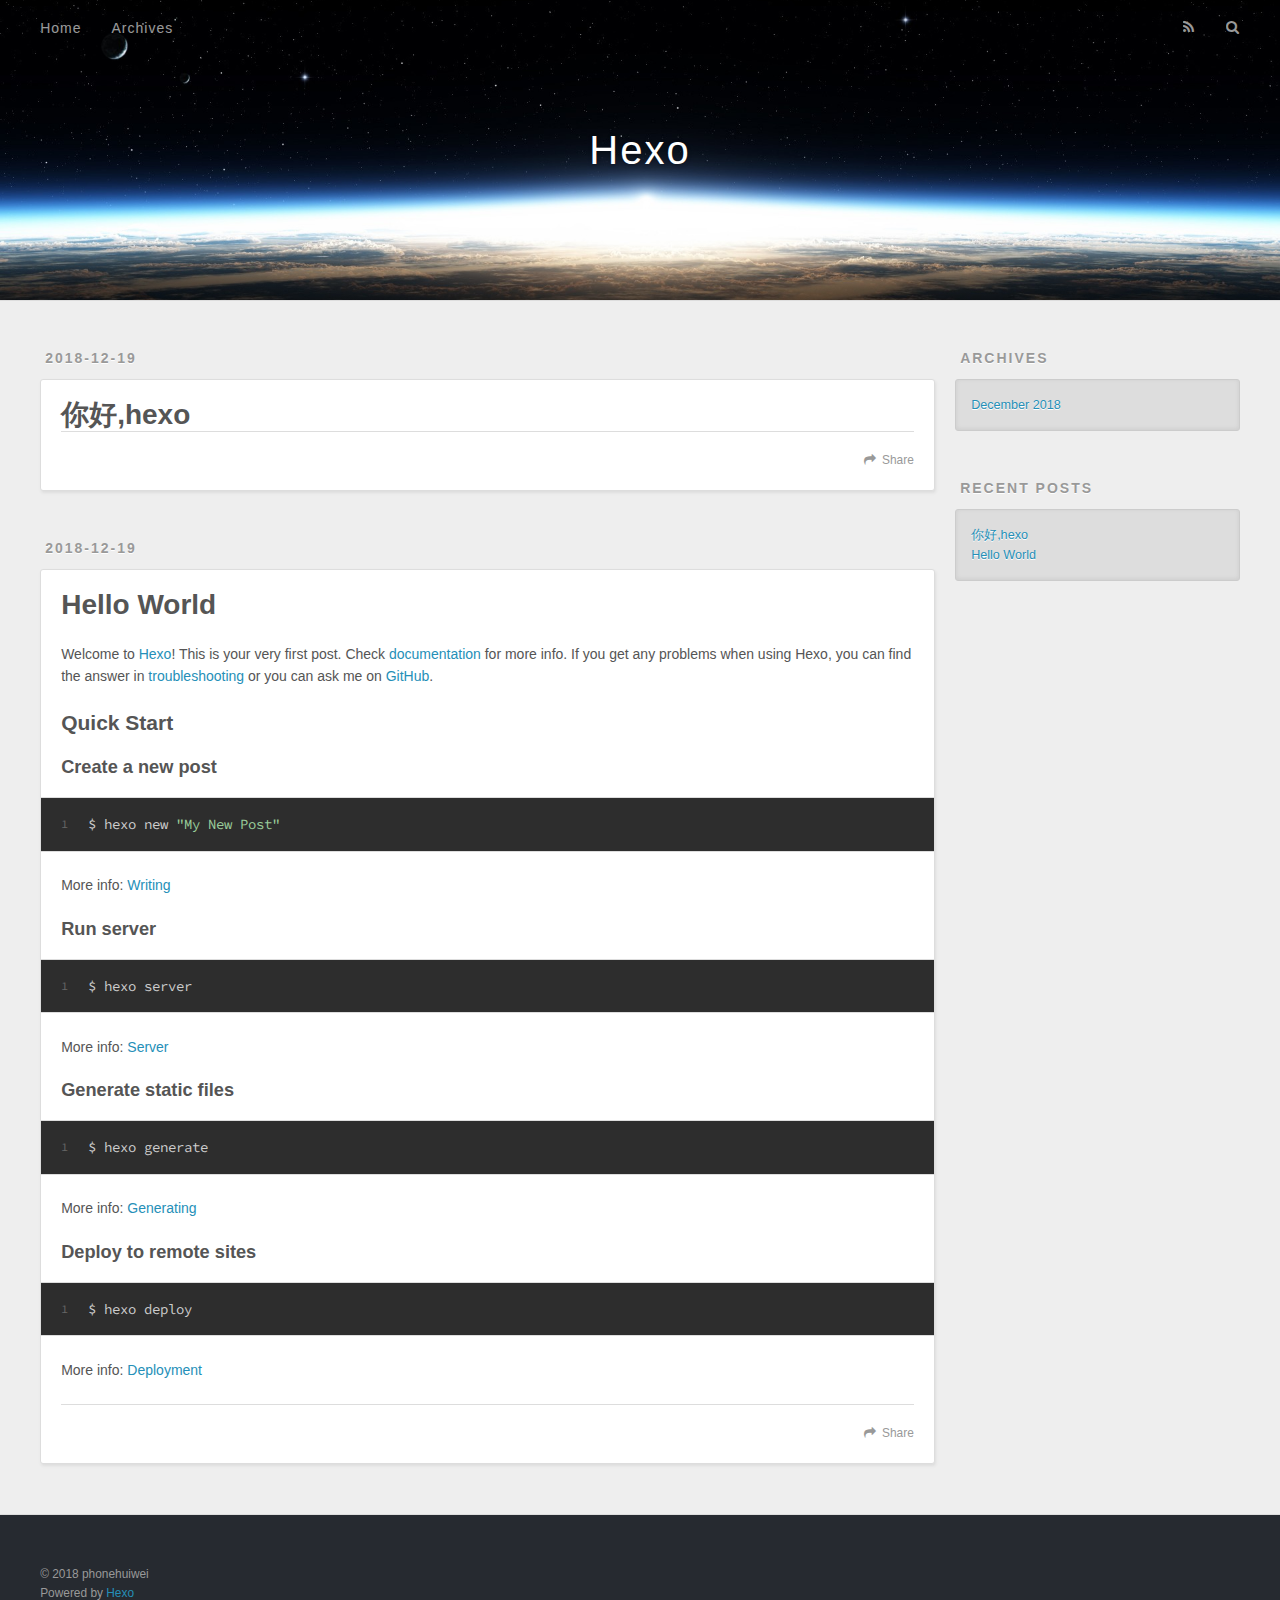
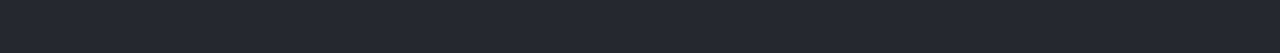
==== commit d472458f: "Site updated: 2018-12-19 16:46:29" ====
--- a/index.html
+++ b/index.html
@@ -88,7 +88,7 @@
       
     </div>
     <footer class="article-footer">
-      <a data-url="http://yoursite.com/2018/12/19/你好-hexo/" data-id="cjptyruez0001o4u017074qfm" class="article-share-link">Share</a>
+      <a data-url="http://yoursite.com/2018/12/19/你好-hexo/" data-id="cjpuxl3bo0000pou0n4p5xs92" class="article-share-link">Share</a>
       
       
     </footer>
@@ -133,7 +133,7 @@
       
     </div>
     <footer class="article-footer">
-      <a data-url="http://yoursite.com/2018/12/19/hello-world/" data-id="cjptyrueu0000o4u0bg2z1bjp" class="article-share-link">Share</a>
+      <a data-url="http://yoursite.com/2018/12/19/hello-world/" data-id="cjpuxl3bs0001pou0pmofmo5v" class="article-share-link">Share</a>
       
       
     </footer>
@@ -193,7 +193,7 @@
   
   <div class="outer">
     <div id="footer-info" class="inner">
-      &copy; 2018 John Doe<br>
+      &copy; 2018 phonehuiwei<br>
       Powered by <a href="http://hexo.io/" target="_blank">Hexo</a>
     </div>
   </div>
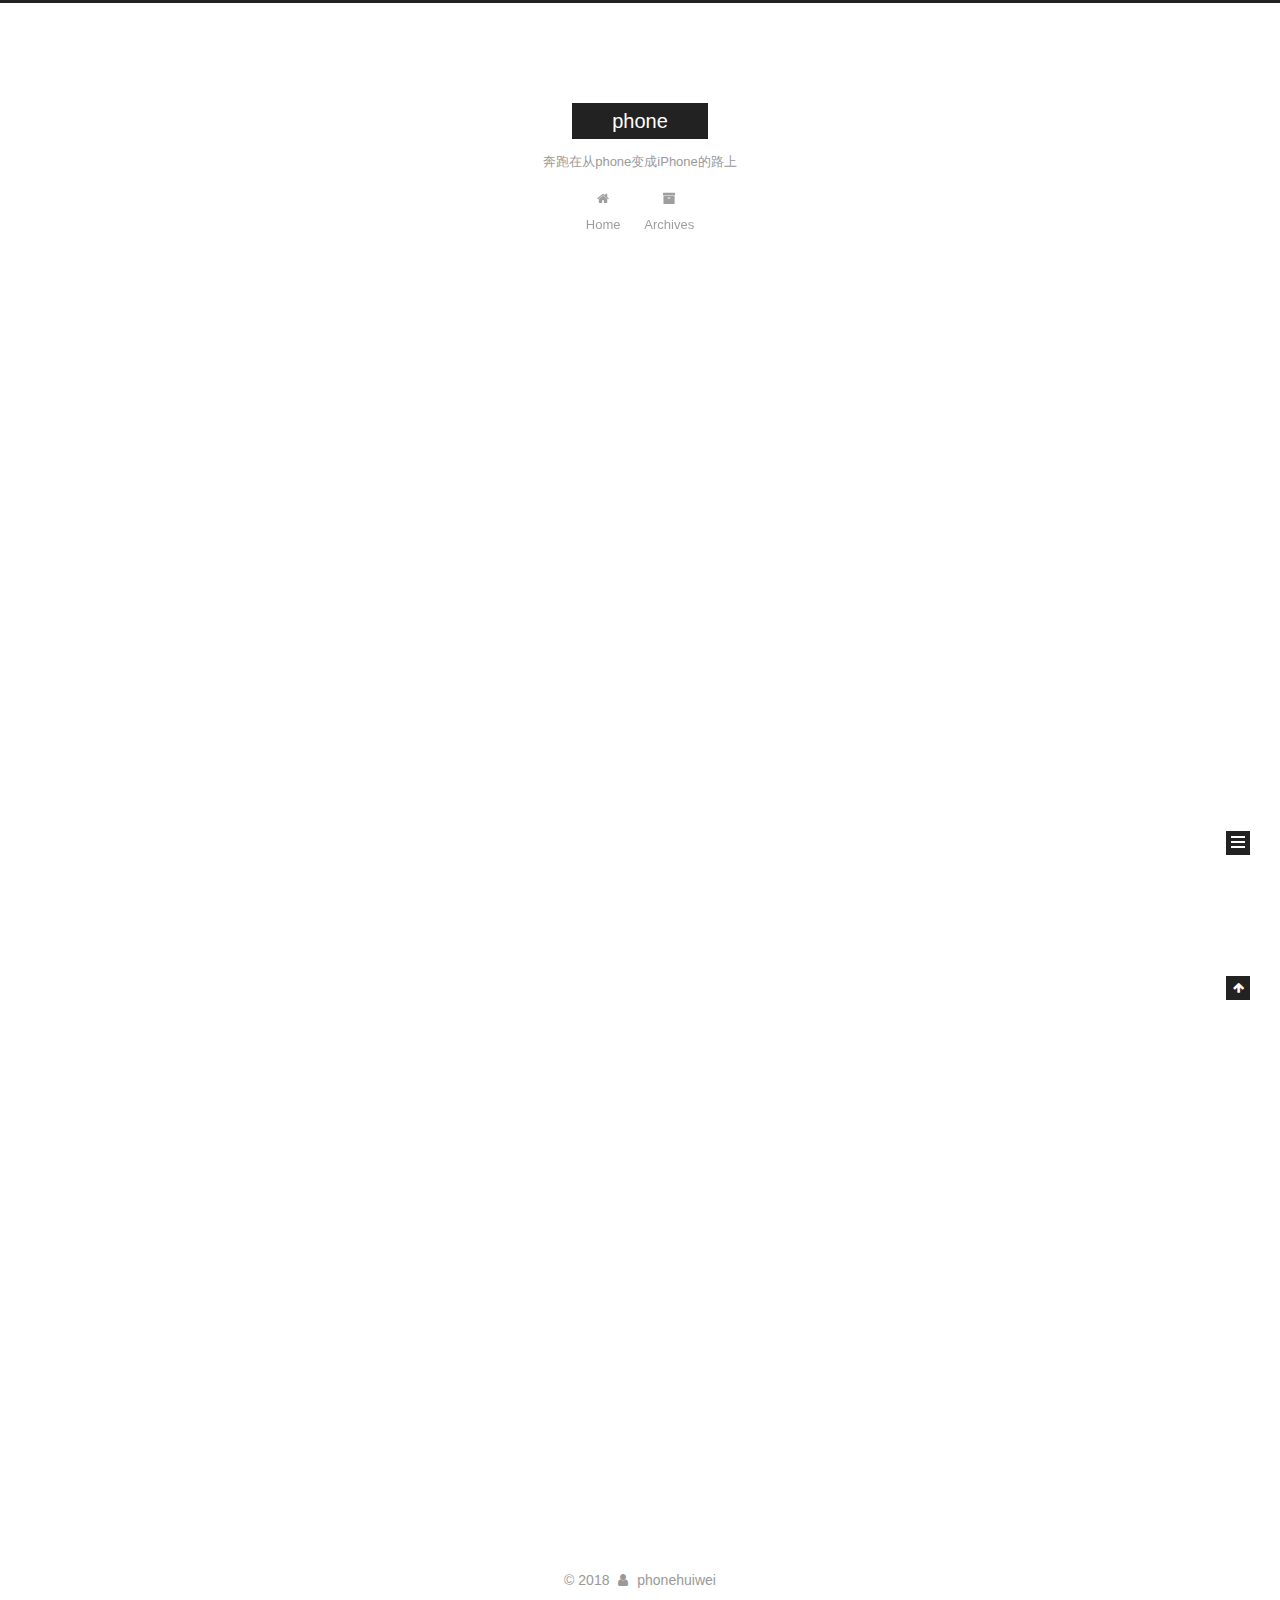
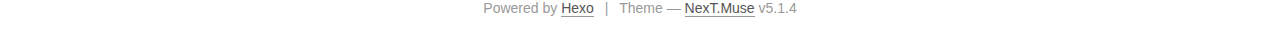
==== commit a96d9625: "Site updated: 2018-12-19 16:58:24" ====
--- a/index.html
+++ b/index.html
@@ -1,126 +1,428 @@
 <!DOCTYPE html>
-<html>
+
+
+
+  
+
+
+<html class="theme-next muse use-motion" lang="">
 <head><meta name="generator" content="Hexo 3.8.0">
-  <meta charset="utf-8">
-  
-
-  
-  <title>Hexo</title>
-  <meta name="viewport" content="width=device-width, initial-scale=1, maximum-scale=1">
-  <meta property="og:type" content="website">
-<meta property="og:title" content="Hexo">
+  <meta charset="UTF-8">
+<meta http-equiv="X-UA-Compatible" content="IE=edge">
+<meta name="viewport" content="width=device-width, initial-scale=1, maximum-scale=1">
+<meta name="theme-color" content="#222">
+
+
+
+
+
+
+
+
+
+<meta http-equiv="Cache-Control" content="no-transform">
+<meta http-equiv="Cache-Control" content="no-siteapp">
+
+
+
+
+
+
+
+
+
+
+
+
+
+
+
+
+  
+  
+  <link href="/lib/fancybox/source/jquery.fancybox.css?v=2.1.5" rel="stylesheet" type="text/css">
+
+
+
+
+
+
+
+<link href="/lib/font-awesome/css/font-awesome.min.css?v=4.6.2" rel="stylesheet" type="text/css">
+
+<link href="/css/main.css?v=5.1.4" rel="stylesheet" type="text/css">
+
+
+  <link rel="apple-touch-icon" sizes="180x180" href="/images/apple-touch-icon-next.png?v=5.1.4">
+
+
+  <link rel="icon" type="image/png" sizes="32x32" href="/images/favicon-32x32-next.png?v=5.1.4">
+
+
+  <link rel="icon" type="image/png" sizes="16x16" href="/images/favicon-16x16-next.png?v=5.1.4">
+
+
+  <link rel="mask-icon" href="/images/logo.svg?v=5.1.4" color="#222">
+
+
+
+
+
+  <meta name="keywords" content="Hexo, NexT">
+
+
+
+
+
+
+
+
+
+
+<meta name="description" content="享受生活">
+<meta property="og:type" content="website">
+<meta property="og:title" content="phone">
 <meta property="og:url" content="http://yoursite.com/index.html">
-<meta property="og:site_name" content="Hexo">
+<meta property="og:site_name" content="phone">
+<meta property="og:description" content="享受生活">
 <meta property="og:locale" content="default">
 <meta name="twitter:card" content="summary">
-<meta name="twitter:title" content="Hexo">
-  
-    <link rel="alternate" href="/atom.xml" title="Hexo" type="application/atom+xml">
-  
-  
-    <link rel="icon" href="/favicon.png">
-  
-  
-    <link href="//fonts.googleapis.com/css?family=Source+Code+Pro" rel="stylesheet" type="text/css">
-  
-  <link rel="stylesheet" href="/css/style.css">
+<meta name="twitter:title" content="phone">
+<meta name="twitter:description" content="享受生活">
+
+
+
+<script type="text/javascript" id="hexo.configurations">
+  var NexT = window.NexT || {};
+  var CONFIG = {
+    root: '/',
+    scheme: 'Muse',
+    version: '5.1.4',
+    sidebar: {"position":"left","display":"post","offset":12,"b2t":false,"scrollpercent":false,"onmobile":false},
+    fancybox: true,
+    tabs: true,
+    motion: {"enable":true,"async":false,"transition":{"post_block":"fadeIn","post_header":"slideDownIn","post_body":"slideDownIn","coll_header":"slideLeftIn","sidebar":"slideUpIn"}},
+    duoshuo: {
+      userId: '0',
+      author: 'Author'
+    },
+    algolia: {
+      applicationID: '',
+      apiKey: '',
+      indexName: '',
+      hits: {"per_page":10},
+      labels: {"input_placeholder":"Search for Posts","hits_empty":"We didn't find any results for the search: ${query}","hits_stats":"${hits} results found in ${time} ms"}
+    }
+  };
+</script>
+
+
+
+  <link rel="canonical" href="http://yoursite.com/">
+
+
+
+
+
+  <title>phone</title>
+  
+
+
+
+
+
+
+
+
 </head>
-</html>
-<body>
-  <div id="container">
-    <div id="wrap">
-      <header id="header">
-  <div id="banner"></div>
-  <div id="header-outer" class="outer">
-    <div id="header-title" class="inner">
-      <h1 id="logo-wrap">
-        <a href="/" id="logo">Hexo</a>
-      </h1>
-      
+
+<body itemscope="" itemtype="http://schema.org/WebPage" lang="default">
+
+  
+  
+    
+  
+
+  <div class="container sidebar-position-left 
+  page-home">
+    <div class="headband"></div>
+
+    <header id="header" class="header" itemscope="" itemtype="http://schema.org/WPHeader">
+      <div class="header-inner"><div class="site-brand-wrapper">
+  <div class="site-meta ">
+    
+
+    <div class="custom-logo-site-title">
+      <a href="/" class="brand" rel="start">
+        <span class="logo-line-before"><i></i></span>
+        <span class="site-title">phone</span>
+        <span class="logo-line-after"><i></i></span>
+      </a>
     </div>
-    <div id="header-inner" class="inner">
-      <nav id="main-nav">
-        <a id="main-nav-toggle" class="nav-icon"></a>
-        
-          <a class="main-nav-link" href="/">Home</a>
-        
-          <a class="main-nav-link" href="/archives">Archives</a>
-        
-      </nav>
-      <nav id="sub-nav">
-        
-          <a id="nav-rss-link" class="nav-icon" href="/atom.xml" title="RSS Feed"></a>
-        
-        <a id="nav-search-btn" class="nav-icon" title="Search"></a>
-      </nav>
-      <div id="search-form-wrap">
-        <form action="//google.com/search" method="get" accept-charset="UTF-8" class="search-form"><input type="search" name="q" class="search-form-input" placeholder="Search"><button type="submit" class="search-form-submit">&#xF002;</button><input type="hidden" name="sitesearch" value="http://yoursite.com"></form>
-      </div>
+      
+        <p class="site-subtitle">奔跑在从phone变成iPhone的路上</p>
+      
+  </div>
+
+  <div class="site-nav-toggle">
+    <button>
+      <span class="btn-bar"></span>
+      <span class="btn-bar"></span>
+      <span class="btn-bar"></span>
+    </button>
+  </div>
+</div>
+
+<nav class="site-nav">
+  
+
+  
+    <ul id="menu" class="menu">
+      
+        
+        <li class="menu-item menu-item-home">
+          <a href="/" rel="section">
+            
+              <i class="menu-item-icon fa fa-fw fa-home"></i> <br>
+            
+            Home
+          </a>
+        </li>
+      
+        
+        <li class="menu-item menu-item-archives">
+          <a href="/archives/" rel="section">
+            
+              <i class="menu-item-icon fa fa-fw fa-archive"></i> <br>
+            
+            Archives
+          </a>
+        </li>
+      
+
+      
+    </ul>
+  
+
+  
+</nav>
+
+
+
+ </div>
+    </header>
+
+    <main id="main" class="main">
+      <div class="main-inner">
+        <div class="content-wrap">
+          <div id="content" class="content">
+            
+  <section id="posts" class="posts-expand">
+    
+      
+
+  
+
+  
+  
+  
+
+  <article class="post post-type-normal" itemscope="" itemtype="http://schema.org/Article">
+  
+  
+  
+  <div class="post-block">
+    <link itemprop="mainEntityOfPage" href="http://yoursite.com/2018/12/19/你好-hexo/">
+
+    <span hidden itemprop="author" itemscope="" itemtype="http://schema.org/Person">
+      <meta itemprop="name" content="phonehuiwei">
+      <meta itemprop="description" content="">
+      <meta itemprop="image" content="/images/avatar.gif">
+    </span>
+
+    <span hidden itemprop="publisher" itemscope="" itemtype="http://schema.org/Organization">
+      <meta itemprop="name" content="phone">
+    </span>
+
+    
+      <header class="post-header">
+
+        
+        
+          <h1 class="post-title" itemprop="name headline">
+                
+                <a class="post-title-link" href="/2018/12/19/你好-hexo/" itemprop="url">你好,hexo</a></h1>
+        
+
+        <div class="post-meta">
+          <span class="post-time">
+            
+              <span class="post-meta-item-icon">
+                <i class="fa fa-calendar-o"></i>
+              </span>
+              
+                <span class="post-meta-item-text">Posted on</span>
+              
+              <time title="Post created" itemprop="dateCreated datePublished" datetime="2018-12-19T00:28:29+08:00">
+                2018-12-19
+              </time>
+            
+
+            
+
+            
+          </span>
+
+          
+
+          
+            
+          
+
+          
+          
+
+          
+
+          
+
+          
+
+        </div>
+      </header>
+    
+
+    
+    
+    
+    <div class="post-body" itemprop="articleBody">
+
+      
+      
+
+      
+        
+          
+            
+          
+        
+      
     </div>
-  </div>
-</header>
-      <div class="outer">
-        <section id="main">
-  
-    <article id="post-你好-hexo" class="article article-type-post" itemscope="" itemprop="blogPost">
-  <div class="article-meta">
-    <a href="/2018/12/19/你好-hexo/" class="article-date">
-  <time datetime="2018-12-18T16:28:29.000Z" itemprop="datePublished">2018-12-19</time>
-</a>
-    
-  </div>
-  <div class="article-inner">
-    
-    
-      <header class="article-header">
-        
-  
-    <h1 itemprop="name">
-      <a class="article-title" href="/2018/12/19/你好-hexo/">你好,hexo</a>
-    </h1>
-  
-
-      </header>
-    
-    <div class="article-entry" itemprop="articleBody">
-      
-        
-      
-    </div>
-    <footer class="article-footer">
-      <a data-url="http://yoursite.com/2018/12/19/你好-hexo/" data-id="cjpuxl3bo0000pou0n4p5xs92" class="article-share-link">Share</a>
-      
+    
+    
+    
+
+    
+
+    
+
+    
+
+    <footer class="post-footer">
+      
+
+      
+
+      
+
+      
+      
+        <div class="post-eof"></div>
       
     </footer>
   </div>
   
-</article>
-
-
-  
-    <article id="post-hello-world" class="article article-type-post" itemscope="" itemprop="blogPost">
-  <div class="article-meta">
-    <a href="/2018/12/19/hello-world/" class="article-date">
-  <time datetime="2018-12-18T16:02:42.080Z" itemprop="datePublished">2018-12-19</time>
-</a>
-    
-  </div>
-  <div class="article-inner">
-    
-    
-      <header class="article-header">
-        
-  
-    <h1 itemprop="name">
-      <a class="article-title" href="/2018/12/19/hello-world/">Hello World</a>
-    </h1>
-  
-
+  
+  
+  </article>
+
+
+    
+      
+
+  
+
+  
+  
+  
+
+  <article class="post post-type-normal" itemscope="" itemtype="http://schema.org/Article">
+  
+  
+  
+  <div class="post-block">
+    <link itemprop="mainEntityOfPage" href="http://yoursite.com/2018/12/19/hello-world/">
+
+    <span hidden itemprop="author" itemscope="" itemtype="http://schema.org/Person">
+      <meta itemprop="name" content="phonehuiwei">
+      <meta itemprop="description" content="">
+      <meta itemprop="image" content="/images/avatar.gif">
+    </span>
+
+    <span hidden itemprop="publisher" itemscope="" itemtype="http://schema.org/Organization">
+      <meta itemprop="name" content="phone">
+    </span>
+
+    
+      <header class="post-header">
+
+        
+        
+          <h1 class="post-title" itemprop="name headline">
+                
+                <a class="post-title-link" href="/2018/12/19/hello-world/" itemprop="url">Hello World</a></h1>
+        
+
+        <div class="post-meta">
+          <span class="post-time">
+            
+              <span class="post-meta-item-icon">
+                <i class="fa fa-calendar-o"></i>
+              </span>
+              
+                <span class="post-meta-item-text">Posted on</span>
+              
+              <time title="Post created" itemprop="dateCreated datePublished" datetime="2018-12-19T00:02:42+08:00">
+                2018-12-19
+              </time>
+            
+
+            
+
+            
+          </span>
+
+          
+
+          
+            
+          
+
+          
+          
+
+          
+
+          
+
+          
+
+        </div>
       </header>
     
-    <div class="article-entry" itemprop="articleBody">
-      
-        <p>Welcome to <a href="https://hexo.io/" target="_blank" rel="noopener">Hexo</a>! This is your very first post. Check <a href="https://hexo.io/docs/" target="_blank" rel="noopener">documentation</a> for more info. If you get any problems when using Hexo, you can find the answer in <a href="https://hexo.io/docs/troubleshooting.html" target="_blank" rel="noopener">troubleshooting</a> or you can ask me on <a href="https://github.com/hexojs/hexo/issues" target="_blank" rel="noopener">GitHub</a>.</p>
+
+    
+    
+    
+    <div class="post-body" itemprop="articleBody">
+
+      
+      
+
+      
+        
+          
+            <p>Welcome to <a href="https://hexo.io/" target="_blank" rel="noopener">Hexo</a>! This is your very first post. Check <a href="https://hexo.io/docs/" target="_blank" rel="noopener">documentation</a> for more info. If you get any problems when using Hexo, you can find the answer in <a href="https://hexo.io/docs/troubleshooting.html" target="_blank" rel="noopener">troubleshooting</a> or you can ask me on <a href="https://github.com/hexojs/hexo/issues" target="_blank" rel="noopener">GitHub</a>.</p>
 <h2 id="Quick-Start"><a href="#Quick-Start" class="headerlink" title="Quick Start"></a>Quick Start</h2><h3 id="Create-a-new-post"><a href="#Create-a-new-post" class="headerlink" title="Create a new post"></a>Create a new post</h3><figure class="highlight bash"><table><tr><td class="gutter"><pre><span class="line">1</span><br></pre></td><td class="code"><pre><span class="line">$ hexo new <span class="string">"My New Post"</span></span><br></pre></td></tr></table></figure>
 <p>More info: <a href="https://hexo.io/docs/writing.html" target="_blank" rel="noopener">Writing</a></p>
 <h3 id="Run-server"><a href="#Run-server" class="headerlink" title="Run server"></a>Run server</h3><figure class="highlight bash"><table><tr><td class="gutter"><pre><span class="line">1</span><br></pre></td><td class="code"><pre><span class="line">$ hexo server</span><br></pre></td></tr></table></figure>
@@ -130,95 +432,307 @@
 <h3 id="Deploy-to-remote-sites"><a href="#Deploy-to-remote-sites" class="headerlink" title="Deploy to remote sites"></a>Deploy to remote sites</h3><figure class="highlight bash"><table><tr><td class="gutter"><pre><span class="line">1</span><br></pre></td><td class="code"><pre><span class="line">$ hexo deploy</span><br></pre></td></tr></table></figure>
 <p>More info: <a href="https://hexo.io/docs/deployment.html" target="_blank" rel="noopener">Deployment</a></p>
 
+          
+        
       
     </div>
-    <footer class="article-footer">
-      <a data-url="http://yoursite.com/2018/12/19/hello-world/" data-id="cjpuxl3bs0001pou0pmofmo5v" class="article-share-link">Share</a>
-      
+    
+    
+    
+
+    
+
+    
+
+    
+
+    <footer class="post-footer">
+      
+
+      
+
+      
+
+      
+      
+        <div class="post-eof"></div>
       
     </footer>
   </div>
   
-</article>
-
-
-  
-
-
-</section>
-        
-          <aside id="sidebar">
-  
-    
-
-  
-    
-
-  
-    
-  
-    
-  <div class="widget-wrap">
-    <h3 class="widget-title">Archives</h3>
-    <div class="widget">
-      <ul class="archive-list"><li class="archive-list-item"><a class="archive-list-link" href="/archives/2018/12/">December 2018</a></li></ul>
+  
+  
+  </article>
+
+
+    
+  </section>
+
+  
+
+
+          </div>
+          
+
+
+          
+
+        </div>
+        
+          
+  
+  <div class="sidebar-toggle">
+    <div class="sidebar-toggle-line-wrap">
+      <span class="sidebar-toggle-line sidebar-toggle-line-first"></span>
+      <span class="sidebar-toggle-line sidebar-toggle-line-middle"></span>
+      <span class="sidebar-toggle-line sidebar-toggle-line-last"></span>
     </div>
   </div>
 
-
-  
-    
-  <div class="widget-wrap">
-    <h3 class="widget-title">Recent Posts</h3>
-    <div class="widget">
-      <ul>
-        
-          <li>
-            <a href="/2018/12/19/你好-hexo/">你好,hexo</a>
-          </li>
-        
-          <li>
-            <a href="/2018/12/19/hello-world/">Hello World</a>
-          </li>
-        
-      </ul>
+  <aside id="sidebar" class="sidebar">
+    
+    <div class="sidebar-inner">
+
+      
+
+      
+
+      <section class="site-overview-wrap sidebar-panel sidebar-panel-active">
+        <div class="site-overview">
+          <div class="site-author motion-element" itemprop="author" itemscope="" itemtype="http://schema.org/Person">
+            
+              <p class="site-author-name" itemprop="name">phonehuiwei</p>
+              <p class="site-description motion-element" itemprop="description">享受生活</p>
+          </div>
+
+          <nav class="site-state motion-element">
+
+            
+              <div class="site-state-item site-state-posts">
+              
+                <a href="/archives/">
+              
+                  <span class="site-state-item-count">2</span>
+                  <span class="site-state-item-name">posts</span>
+                </a>
+              </div>
+            
+
+            
+
+            
+
+          </nav>
+
+          
+
+          
+
+          
+          
+
+          
+          
+
+          
+
+        </div>
+      </section>
+
+      
+
+      
+
     </div>
+  </aside>
+
+
+        
+      </div>
+    </main>
+
+    <footer id="footer" class="footer">
+      <div class="footer-inner">
+        <div class="copyright">&copy; <span itemprop="copyrightYear">2018</span>
+  <span class="with-love">
+    <i class="fa fa-user"></i>
+  </span>
+  <span class="author" itemprop="copyrightHolder">phonehuiwei</span>
+
+  
+</div>
+
+
+  <div class="powered-by">Powered by <a class="theme-link" target="_blank" href="https://hexo.io">Hexo</a></div>
+
+
+
+  <span class="post-meta-divider">|</span>
+
+
+
+  <div class="theme-info">Theme &mdash; <a class="theme-link" target="_blank" href="https://github.com/iissnan/hexo-theme-next">NexT.Muse</a> v5.1.4</div>
+
+
+
+
+        
+
+
+
+
+
+
+
+        
+      </div>
+    </footer>
+
+    
+      <div class="back-to-top">
+        <i class="fa fa-arrow-up"></i>
+        
+      </div>
+    
+
+    
+
   </div>
 
   
-</aside>
-        
-      </div>
-      <footer id="footer">
-  
-  <div class="outer">
-    <div id="footer-info" class="inner">
-      &copy; 2018 phonehuiwei<br>
-      Powered by <a href="http://hexo.io/" target="_blank">Hexo</a>
-    </div>
-  </div>
-</footer>
-    </div>
-    <nav id="mobile-nav">
-  
-    <a href="/" class="mobile-nav-link">Home</a>
-  
-    <a href="/archives" class="mobile-nav-link">Archives</a>
-  
-</nav>
-    
-
-<script src="//ajax.googleapis.com/ajax/libs/jquery/2.0.3/jquery.min.js"></script>
-
-
-  <link rel="stylesheet" href="/fancybox/jquery.fancybox.css">
-  <script src="/fancybox/jquery.fancybox.pack.js"></script>
-
-
-<script src="/js/script.js"></script>
-
-
-
-  </div>
+
+<script type="text/javascript">
+  if (Object.prototype.toString.call(window.Promise) !== '[object Function]') {
+    window.Promise = null;
+  }
+</script>
+
+
+
+
+
+
+
+
+
+  
+
+
+
+
+
+
+
+
+
+
+
+
+  
+  
+    <script type="text/javascript" src="/lib/jquery/index.js?v=2.1.3"></script>
+  
+
+  
+  
+    <script type="text/javascript" src="/lib/fastclick/lib/fastclick.min.js?v=1.0.6"></script>
+  
+
+  
+  
+    <script type="text/javascript" src="/lib/jquery_lazyload/jquery.lazyload.js?v=1.9.7"></script>
+  
+
+  
+  
+    <script type="text/javascript" src="/lib/velocity/velocity.min.js?v=1.2.1"></script>
+  
+
+  
+  
+    <script type="text/javascript" src="/lib/velocity/velocity.ui.min.js?v=1.2.1"></script>
+  
+
+  
+  
+    <script type="text/javascript" src="/lib/fancybox/source/jquery.fancybox.pack.js?v=2.1.5"></script>
+  
+
+
+  
+
+
+  <script type="text/javascript" src="/js/src/utils.js?v=5.1.4"></script>
+
+  <script type="text/javascript" src="/js/src/motion.js?v=5.1.4"></script>
+
+
+
+  
+  
+
+  
+
+  
+
+
+  <script type="text/javascript" src="/js/src/bootstrap.js?v=5.1.4"></script>
+
+
+
+  
+
+
+  
+
+
+
+
+	
+
+
+
+
+
+  
+
+
+
+
+
+  
+
+
+
+
+
+
+
+
+
+
+
+
+  
+
+
+
+
+
+  
+
+  
+
+  
+
+  
+  
+
+  
+
+  
+
+  
+
 </body>
-</html>+</html>
--- a/css/main.css
+++ b/css/main.css
@@ -0,0 +1,2662 @@
+/* normalize.css v3.0.2 | MIT License | git.io/normalize */
+html {
+  font-family: sans-serif; /* 1 */
+  -ms-text-size-adjust: 100%; /* 2 */
+  -webkit-text-size-adjust: 100%; /* 2 */
+}
+body {
+  margin: 0;
+}
+article,
+aside,
+details,
+figcaption,
+figure,
+footer,
+header,
+hgroup,
+main,
+menu,
+nav,
+section,
+summary {
+  display: block;
+}
+audio,
+canvas,
+progress,
+video {
+  display: inline-block; /* 1 */
+  vertical-align: baseline; /* 2 */
+}
+audio:not([controls]) {
+  display: none;
+  height: 0;
+}
+[hidden],
+template {
+  display: none;
+}
+a {
+  background-color: transparent;
+}
+a:active,
+a:hover {
+  outline: 0;
+}
+abbr[title] {
+  border-bottom: 1px dotted;
+}
+b,
+strong {
+  font-weight: bold;
+}
+dfn {
+  font-style: italic;
+}
+h1 {
+  font-size: 2em;
+  margin: 0.67em 0;
+}
+mark {
+  background: #ff0;
+  color: #000;
+}
+small {
+  font-size: 80%;
+}
+sub,
+sup {
+  font-size: 75%;
+  line-height: 0;
+  position: relative;
+  vertical-align: baseline;
+}
+sup {
+  top: -0.5em;
+}
+sub {
+  bottom: -0.25em;
+}
+img {
+  border: 0;
+}
+svg:not(:root) {
+  overflow: hidden;
+}
+figure {
+  margin: 1em 40px;
+}
+hr {
+  -moz-box-sizing: content-box;
+  box-sizing: content-box;
+  height: 0;
+}
+pre {
+  overflow: auto;
+}
+code,
+kbd,
+pre,
+samp {
+  font-family: monospace, monospace;
+  font-size: 1em;
+}
+button,
+input,
+optgroup,
+select,
+textarea {
+  color: inherit; /* 1 */
+  font: inherit; /* 2 */
+  margin: 0; /* 3 */
+}
+button {
+  overflow: visible;
+}
+button,
+select {
+  text-transform: none;
+}
+button,
+html input[type="button"],
+input[type="reset"],
+input[type="submit"] {
+  -webkit-appearance: button; /* 2 */
+  cursor: pointer; /* 3 */
+}
+button[disabled],
+html input[disabled] {
+  cursor: default;
+}
+button::-moz-focus-inner,
+input::-moz-focus-inner {
+  border: 0;
+  padding: 0;
+}
+input {
+  line-height: normal;
+}
+input[type="checkbox"],
+input[type="radio"] {
+  box-sizing: border-box; /* 1 */
+  padding: 0; /* 2 */
+}
+input[type="number"]::-webkit-inner-spin-button,
+input[type="number"]::-webkit-outer-spin-button {
+  height: auto;
+}
+input[type="search"] {
+  -webkit-appearance: textfield; /* 1 */
+  -moz-box-sizing: content-box;
+  -webkit-box-sizing: content-box; /* 2 */
+  box-sizing: content-box;
+}
+input[type="search"]::-webkit-search-cancel-button,
+input[type="search"]::-webkit-search-decoration {
+  -webkit-appearance: none;
+}
+fieldset {
+  border: 1px solid #c0c0c0;
+  margin: 0 2px;
+  padding: 0.35em 0.625em 0.75em;
+}
+legend {
+  border: 0; /* 1 */
+  padding: 0; /* 2 */
+}
+textarea {
+  overflow: auto;
+}
+optgroup {
+  font-weight: bold;
+}
+table {
+  border-collapse: collapse;
+  border-spacing: 0;
+}
+td,
+th {
+  padding: 0;
+}
+::selection {
+  background: #262a30;
+  color: #fff;
+}
+body {
+  position: relative;
+  font-family: 'Lato', "PingFang SC", "Microsoft YaHei", sans-serif;
+  font-size: 14px;
+  line-height: 2;
+  color: #555;
+  background: #fff;
+}
+@media (max-width: 767px) {
+  body {
+    padding-right: 0 !important;
+  }
+}
+@media (min-width: 768px) and (max-width: 991px) {
+  body {
+    padding-right: 0 !important;
+  }
+}
+@media (min-width: 1600px) {
+  body {
+    font-size: 16px;
+  }
+}
+h1,
+h2,
+h3,
+h4,
+h5,
+h6 {
+  margin: 0;
+  padding: 0;
+  font-weight: bold;
+  line-height: 1.5;
+  font-family: 'Lato', "PingFang SC", "Microsoft YaHei", sans-serif;
+}
+h2,
+h3,
+h4,
+h5,
+h6 {
+  margin: 20px 0 15px;
+}
+h1 {
+  font-size: 22px;
+}
+@media (max-width: 767px) {
+  h1 {
+    font-size: 18px;
+  }
+}
+h2 {
+  font-size: 20px;
+}
+@media (max-width: 767px) {
+  h2 {
+    font-size: 16px;
+  }
+}
+h3 {
+  font-size: 18px;
+}
+@media (max-width: 767px) {
+  h3 {
+    font-size: 14px;
+  }
+}
+h4 {
+  font-size: 16px;
+}
+@media (max-width: 767px) {
+  h4 {
+    font-size: 12px;
+  }
+}
+h5 {
+  font-size: 14px;
+}
+@media (max-width: 767px) {
+  h5 {
+    font-size: 10px;
+  }
+}
+h6 {
+  font-size: 12px;
+}
+@media (max-width: 767px) {
+  h6 {
+    font-size: 8px;
+  }
+}
+p {
+  margin: 0 0 20px 0;
+}
+a {
+  color: #555;
+  text-decoration: none;
+  outline: none;
+  border-bottom: 1px solid #999;
+  word-wrap: break-word;
+}
+a:hover {
+  color: #222;
+  border-bottom-color: #222;
+}
+blockquote {
+  margin: 0;
+  padding: 0;
+}
+img {
+  display: block;
+  margin: auto;
+  max-width: 100%;
+  height: auto;
+}
+hr {
+  margin: 40px 0;
+  height: 3px;
+  border: none;
+  background-color: #ddd;
+  background-image: repeating-linear-gradient(-45deg, #fff, #fff 4px, transparent 4px, transparent 8px);
+}
+blockquote {
+  padding: 0 15px;
+  color: #666;
+  border-left: 4px solid #ddd;
+}
+blockquote cite::before {
+  content: "-";
+  padding: 0 5px;
+}
+dt {
+  font-weight: 700;
+}
+dd {
+  margin: 0;
+  padding: 0;
+}
+kbd {
+  border: 1px solid #ccc;
+  border-radius: 0.2em;
+  box-shadow: 0.1em 0.1em 0.2em rgba(0,0,0,0.1);
+  background-color: #f9f9f9;
+  font-family: inherit;
+  background-image: -webkit-linear-gradient(top, #eee, #fff, #eee);
+  padding: 0.1em 0.3em;
+  white-space: nowrap;
+}
+.text-left {
+  text-align: left;
+}
+.text-center {
+  text-align: center;
+}
+.text-right {
+  text-align: right;
+}
+.text-justify {
+  text-align: justify;
+}
+.text-nowrap {
+  white-space: nowrap;
+}
+.text-lowercase {
+  text-transform: lowercase;
+}
+.text-uppercase {
+  text-transform: uppercase;
+}
+.text-capitalize {
+  text-transform: capitalize;
+}
+.center-block {
+  display: block;
+  margin-left: auto;
+  margin-right: auto;
+}
+.clearfix:before,
+.clearfix:after {
+  content: " ";
+  display: table;
+}
+.clearfix:after {
+  clear: both;
+}
+.pullquote {
+  width: 45%;
+}
+.pullquote.left {
+  float: left;
+  margin-left: 5px;
+  margin-right: 10px;
+}
+.pullquote.right {
+  float: right;
+  margin-left: 10px;
+  margin-right: 5px;
+}
+.affix.affix.affix {
+  position: fixed;
+}
+.translation {
+  margin-top: -20px;
+  font-size: 14px;
+  color: #999;
+}
+.scrollbar-measure {
+  width: 100px;
+  height: 100px;
+  overflow: scroll;
+  position: absolute;
+  top: -9999px;
+}
+.use-motion .motion-element {
+  opacity: 0;
+}
+table {
+  margin: 20px 0;
+  width: 100%;
+  border-collapse: collapse;
+  border-spacing: 0;
+  border: 1px solid #ddd;
+  font-size: 14px;
+  table-layout: fixed;
+  word-wrap: break-all;
+}
+table>tbody>tr:nth-of-type(odd) {
+  background-color: #f9f9f9;
+}
+table>tbody>tr:hover {
+  background-color: #f5f5f5;
+}
+caption,
+th,
+td {
+  padding: 8px;
+  text-align: left;
+  vertical-align: middle;
+  font-weight: normal;
+}
+th,
+td {
+  border-bottom: 3px solid #ddd;
+  border-right: 1px solid #eee;
+}
+th {
+  padding-bottom: 10px;
+  font-weight: 700;
+}
+td {
+  border-bottom-width: 1px;
+}
+html,
+body {
+  height: 100%;
+}
+.container {
+  position: relative;
+  min-height: 100%;
+}
+.header-inner {
+  margin: 0 auto;
+  padding: 100px 0 70px;
+  width: 700px;
+}
+@media (min-width: 1600px) {
+  .container .header-inner {
+    width: 900px;
+  }
+}
+.main {
+  padding-bottom: 150px;
+}
+.main-inner {
+  margin: 0 auto;
+  width: 700px;
+}
+@media (min-width: 1600px) {
+  .container .main-inner {
+    width: 900px;
+  }
+}
+.footer {
+  position: absolute;
+  left: 0;
+  bottom: 0;
+  width: 100%;
+  min-height: 50px;
+}
+.footer-inner {
+  box-sizing: border-box;
+  margin: 20px auto;
+  width: 700px;
+}
+@media (min-width: 1600px) {
+  .container .footer-inner {
+    width: 900px;
+  }
+}
+pre,
+.highlight {
+  overflow: auto;
+  margin: 20px 0;
+  padding: 0;
+  font-size: 13px;
+  color: #4d4d4c;
+  background: #f7f7f7;
+  line-height: 1.6;
+}
+pre,
+code {
+  font-family: consolas, Menlo, "PingFang SC", "Microsoft YaHei", monospace;
+}
+code {
+  padding: 2px 4px;
+  word-wrap: break-word;
+  color: #555;
+  background: #eee;
+  border-radius: 3px;
+  font-size: 13px;
+}
+pre {
+  padding: 10px;
+}
+pre code {
+  padding: 0;
+  color: #4d4d4c;
+  background: none;
+  text-shadow: none;
+}
+.highlight {
+  border-radius: 1px;
+}
+.highlight pre {
+  border: none;
+  margin: 0;
+  padding: 10px 0;
+}
+.highlight table {
+  margin: 0;
+  width: auto;
+  border: none;
+}
+.highlight td {
+  border: none;
+  padding: 0;
+}
+.highlight figcaption {
+  font-size: 1em;
+  color: #4d4d4c;
+  line-height: 1em;
+  margin-bottom: 1em;
+}
+.highlight figcaption:before,
+.highlight figcaption:after {
+  content: " ";
+  display: table;
+}
+.highlight figcaption:after {
+  clear: both;
+}
+.highlight figcaption a {
+  float: right;
+  color: #4d4d4c;
+}
+.highlight figcaption a:hover {
+  border-bottom-color: #4d4d4c;
+}
+.highlight .gutter pre {
+  padding-left: 10px;
+  padding-right: 10px;
+  color: #869194;
+  text-align: right;
+  background-color: #eff2f3;
+}
+.highlight .code pre {
+  width: 100%;
+  padding-left: 10px;
+  padding-right: 10px;
+  background-color: #f7f7f7;
+}
+.highlight .line {
+  height: 20px;
+}
+.gutter {
+  -webkit-user-select: none;
+  -moz-user-select: none;
+  -ms-user-select: none;
+  user-select: none;
+}
+.gist table {
+  width: auto;
+}
+.gist table td {
+  border: none;
+}
+pre .deletion {
+  background: #fdd;
+}
+pre .addition {
+  background: #dfd;
+}
+pre .meta {
+  color: #8959a8;
+}
+pre .comment {
+  color: #8e908c;
+}
+pre .variable,
+pre .attribute,
+pre .tag,
+pre .regexp,
+pre .ruby .constant,
+pre .xml .tag .title,
+pre .xml .pi,
+pre .xml .doctype,
+pre .html .doctype,
+pre .css .id,
+pre .css .class,
+pre .css .pseudo {
+  color: #c82829;
+}
+pre .number,
+pre .preprocessor,
+pre .built_in,
+pre .literal,
+pre .params,
+pre .constant,
+pre .command {
+  color: #f5871f;
+}
+pre .ruby .class .title,
+pre .css .rules .attribute,
+pre .string,
+pre .value,
+pre .inheritance,
+pre .header,
+pre .ruby .symbol,
+pre .xml .cdata,
+pre .special,
+pre .number,
+pre .formula {
+  color: #718c00;
+}
+pre .title,
+pre .css .hexcolor {
+  color: #3e999f;
+}
+pre .function,
+pre .python .decorator,
+pre .python .title,
+pre .ruby .function .title,
+pre .ruby .title .keyword,
+pre .perl .sub,
+pre .javascript .title,
+pre .coffeescript .title {
+  color: #4271ae;
+}
+pre .keyword,
+pre .javascript .function {
+  color: #8959a8;
+}
+.full-image.full-image.full-image.full-image {
+  border: none;
+  max-width: 100%;
+  width: auto;
+  margin: 20px auto 25px;
+}
+@media (min-width: 992px) {
+  .full-image.full-image.full-image.full-image {
+    max-width: none;
+    width: 110%;
+    margin: 25px -5%;
+  }
+}
+.blockquote-center,
+.page-home .post-type-quote blockquote,
+.page-post-detail .post-type-quote blockquote {
+  position: relative;
+  margin: 40px 0;
+  padding: 0;
+  border-left: none;
+  text-align: center;
+}
+.blockquote-center::before,
+.page-home .post-type-quote blockquote::before,
+.page-post-detail .post-type-quote blockquote::before,
+.blockquote-center::after,
+.page-home .post-type-quote blockquote::after,
+.page-post-detail .post-type-quote blockquote::after {
+  position: absolute;
+  content: ' ';
+  display: block;
+  width: 100%;
+  height: 24px;
+  opacity: 0.2;
+  background-repeat: no-repeat;
+  background-position: 0 -6px;
+  background-size: 22px 22px;
+}
+.blockquote-center::before,
+.page-home .post-type-quote blockquote::before,
+.page-post-detail .post-type-quote blockquote::before {
+  top: -20px;
+  background-image: url("../images/quote-l.svg");
+  border-top: 1px solid #ccc;
+}
+.blockquote-center::after,
+.page-home .post-type-quote blockquote::after,
+.page-post-detail .post-type-quote blockquote::after {
+  bottom: -20px;
+  background-image: url("../images/quote-r.svg");
+  border-bottom: 1px solid #ccc;
+  background-position: 100% 8px;
+}
+.blockquote-center p,
+.page-home .post-type-quote blockquote p,
+.page-post-detail .post-type-quote blockquote p,
+.blockquote-center div,
+.page-home .post-type-quote blockquote div,
+.page-post-detail .post-type-quote blockquote div {
+  text-align: center;
+}
+.post .post-body .group-picture img {
+  box-sizing: border-box;
+  padding: 0 3px;
+  border: none;
+}
+.post .group-picture-row {
+  overflow: hidden;
+  margin-top: 6px;
+}
+.post .group-picture-row:first-child {
+  margin-top: 0;
+}
+.post .group-picture-column {
+  float: left;
+}
+.page-post-detail .post-body .group-picture-column {
+  float: none;
+  margin-top: 10px;
+  width: auto !important;
+}
+.page-post-detail .post-body .group-picture-column img {
+  margin: 0 auto;
+}
+.page-archive .group-picture-container {
+  overflow: hidden;
+}
+.page-archive .group-picture-row {
+  float: left;
+}
+.page-archive .group-picture-row:first-child {
+  margin-top: 6px;
+}
+.page-archive .group-picture-column {
+  max-width: 150px;
+  max-height: 150px;
+}
+.post-body .note {
+  position: relative;
+  padding: 15px;
+  margin-bottom: 20px;
+  border: 1px solid #eee;
+  border-left-width: 5px;
+  border-radius: 3px;
+}
+.post-body .note h2,
+.post-body .note h3,
+.post-body .note h4,
+.post-body .note h5,
+.post-body .note h6 {
+  margin-top: 0;
+  margin-bottom: 0;
+  border-bottom: initial;
+  padding-top: 0 !important;
+}
+.post-body .note p:first-child,
+.post-body .note ul:first-child,
+.post-body .note ol:first-child,
+.post-body .note table:first-child,
+.post-body .note pre:first-child,
+.post-body .note blockquote:first-child {
+  margin-top: 0;
+}
+.post-body .note p:last-child,
+.post-body .note ul:last-child,
+.post-body .note ol:last-child,
+.post-body .note table:last-child,
+.post-body .note pre:last-child,
+.post-body .note blockquote:last-child {
+  margin-bottom: 0;
+}
+.post-body .note.default {
+  border-left-color: #777;
+}
+.post-body .note.default h2,
+.post-body .note.default h3,
+.post-body .note.default h4,
+.post-body .note.default h5,
+.post-body .note.default h6 {
+  color: #777;
+}
+.post-body .note.primary {
+  border-left-color: #6f42c1;
+}
+.post-body .note.primary h2,
+.post-body .note.primary h3,
+.post-body .note.primary h4,
+.post-body .note.primary h5,
+.post-body .note.primary h6 {
+  color: #6f42c1;
+}
+.post-body .note.info {
+  border-left-color: #428bca;
+}
+.post-body .note.info h2,
+.post-body .note.info h3,
+.post-body .note.info h4,
+.post-body .note.info h5,
+.post-body .note.info h6 {
+  color: #428bca;
+}
+.post-body .note.success {
+  border-left-color: #5cb85c;
+}
+.post-body .note.success h2,
+.post-body .note.success h3,
+.post-body .note.success h4,
+.post-body .note.success h5,
+.post-body .note.success h6 {
+  color: #5cb85c;
+}
+.post-body .note.warning {
+  border-left-color: #f0ad4e;
+}
+.post-body .note.warning h2,
+.post-body .note.warning h3,
+.post-body .note.warning h4,
+.post-body .note.warning h5,
+.post-body .note.warning h6 {
+  color: #f0ad4e;
+}
+.post-body .note.danger {
+  border-left-color: #d9534f;
+}
+.post-body .note.danger h2,
+.post-body .note.danger h3,
+.post-body .note.danger h4,
+.post-body .note.danger h5,
+.post-body .note.danger h6 {
+  color: #d9534f;
+}
+.post-body .label {
+  display: inline;
+  padding: 0 2px;
+  white-space: nowrap;
+}
+.post-body .label.default {
+  background-color: #f0f0f0;
+}
+.post-body .label.primary {
+  background-color: #efe6f7;
+}
+.post-body .label.info {
+  background-color: #e5f2f8;
+}
+.post-body .label.success {
+  background-color: #e7f4e9;
+}
+.post-body .label.warning {
+  background-color: #fcf6e1;
+}
+.post-body .label.danger {
+  background-color: #fae8eb;
+}
+.post-body .tabs {
+  position: relative;
+  display: block;
+  margin-bottom: 20px;
+  padding-top: 10px;
+}
+.post-body .tabs ul.nav-tabs {
+  margin: 0;
+  padding: 0;
+  display: flex;
+  margin-bottom: -1px;
+}
+@media (max-width: 413px) {
+  .post-body .tabs ul.nav-tabs {
+    display: block;
+    margin-bottom: 5px;
+  }
+}
+.post-body .tabs ul.nav-tabs li.tab {
+  list-style-type: none !important;
+  margin: 0 0.25em 0 0;
+  border-top: 3px solid transparent;
+  border-left: 1px solid transparent;
+  border-right: 1px solid transparent;
+}
+@media (max-width: 413px) {
+  .post-body .tabs ul.nav-tabs li.tab {
+    margin: initial;
+    border-top: 1px solid transparent;
+    border-left: 3px solid transparent;
+    border-right: 1px solid transparent;
+    border-bottom: 1px solid transparent;
+  }
+}
+.post-body .tabs ul.nav-tabs li.tab a {
+  outline: 0;
+  border-bottom: initial;
+  display: block;
+  line-height: 1.8em;
+  padding: 0.25em 0.75em;
+  transition-duration: 0.2s;
+  transition-timing-function: ease-out;
+  transition-delay: 0s;
+}
+.post-body .tabs ul.nav-tabs li.tab a i {
+  width: 1.285714285714286em;
+}
+.post-body .tabs ul.nav-tabs li.tab.active {
+  border-top: 3px solid #fc6423;
+  border-left: 1px solid #ddd;
+  border-right: 1px solid #ddd;
+  background-color: #fff;
+}
+@media (max-width: 413px) {
+  .post-body .tabs ul.nav-tabs li.tab.active {
+    border-top: 1px solid #ddd;
+    border-left: 3px solid #fc6423;
+    border-right: 1px solid #ddd;
+    border-bottom: 1px solid #ddd;
+  }
+}
+.post-body .tabs ul.nav-tabs li.tab.active a {
+  cursor: default;
+  color: #555;
+}
+.post-body .tabs .tab-content {
+  background-color: #fff;
+}
+.post-body .tabs .tab-content .tab-pane {
+  border: 1px solid #ddd;
+  padding: 20px 20px 0 20px;
+}
+.post-body .tabs .tab-content .tab-pane:not(.active) {
+  display: none !important;
+}
+.post-body .tabs .tab-content .tab-pane.active {
+  display: block !important;
+}
+.btn {
+  display: inline-block;
+  padding: 0 20px;
+  font-size: 14px;
+  color: #fff;
+  background: #222;
+  border: 2px solid #222;
+  text-decoration: none;
+  border-radius: 0;
+  transition-property: background-color;
+  transition-duration: 0.2s;
+  transition-timing-function: ease-in-out;
+  transition-delay: 0s;
+  line-height: 2;
+}
+.btn:hover {
+  border-color: #222;
+  color: #222;
+  background: #fff;
+}
+.btn +.btn {
+  margin: 0 0 8px 8px;
+}
+.btn .fa-fw {
+  width: 1.285714285714286em;
+  text-align: left;
+}
+.btn-bar {
+  display: block;
+  width: 22px;
+  height: 2px;
+  background: #555;
+  border-radius: 1px;
+}
+.btn-bar+.btn-bar {
+  margin-top: 4px;
+}
+.pagination {
+  margin: 120px 0 40px;
+  text-align: center;
+  border-top: 1px solid #eee;
+}
+.page-number-basic,
+.pagination .prev,
+.pagination .next,
+.pagination .page-number,
+.pagination .space {
+  display: inline-block;
+  position: relative;
+  top: -1px;
+  margin: 0 10px;
+  padding: 0 11px;
+}
+@media (max-width: 767px) {
+  .page-number-basic,
+  .pagination .prev,
+  .pagination .next,
+  .pagination .page-number,
+  .pagination .space {
+    margin: 0 5px;
+  }
+}
+.pagination .prev,
+.pagination .next,
+.pagination .page-number {
+  border-bottom: 0;
+  border-top: 1px solid #eee;
+  transition-property: border-color;
+  transition-duration: 0.2s;
+  transition-timing-function: ease-in-out;
+  transition-delay: 0s;
+}
+.pagination .prev:hover,
+.pagination .next:hover,
+.pagination .page-number:hover {
+  border-top-color: #222;
+}
+.pagination .space {
+  padding: 0;
+  margin: 0;
+}
+.pagination .prev {
+  margin-left: 0;
+}
+.pagination .next {
+  margin-right: 0;
+}
+.pagination .page-number.current {
+  color: #fff;
+  background: #ccc;
+  border-top-color: #ccc;
+}
+@media (max-width: 767px) {
+  .pagination {
+    border-top: none;
+  }
+  .pagination .prev,
+  .pagination .next,
+  .pagination .page-number {
+    margin-bottom: 10px;
+    border-top: 0;
+    border-bottom: 1px solid #eee;
+    padding: 0 10px;
+  }
+  .pagination .prev:hover,
+  .pagination .next:hover,
+  .pagination .page-number:hover {
+    border-bottom-color: #222;
+  }
+}
+.comments {
+  margin: 60px 20px 0;
+}
+.tag-cloud {
+  text-align: center;
+}
+.tag-cloud a {
+  display: inline-block;
+  margin: 10px;
+}
+.back-to-top {
+  box-sizing: border-box;
+  position: fixed;
+  bottom: -100px;
+  right: 30px;
+  z-index: 1050;
+  padding: 0 6px;
+  width: 24px;
+  background: #222;
+  font-size: 12px;
+  opacity: 1;
+  color: #fff;
+  cursor: pointer;
+  text-align: center;
+  -webkit-transform: translateZ(0);
+  transition-property: bottom;
+  transition-duration: 0.2s;
+  transition-timing-function: ease-in-out;
+  transition-delay: 0s;
+}
+@media (min-width: 768px) and (max-width: 991px) {
+  .back-to-top {
+    display: none !important;
+  }
+}
+@media (max-width: 767px) {
+  .back-to-top {
+    display: none !important;
+  }
+}
+.back-to-top.back-to-top-on {
+  bottom: 19px;
+}
+.header {
+  background: transparent;
+}
+.header-inner {
+  position: relative;
+}
+.headband {
+  height: 3px;
+  background: #222;
+}
+.site-meta {
+  margin: 0;
+  text-align: center;
+}
+@media (max-width: 767px) {
+  .site-meta {
+    text-align: center;
+  }
+}
+.brand {
+  position: relative;
+  display: inline-block;
+  padding: 0 40px;
+  color: #fff;
+  background: #222;
+  border-bottom: none;
+}
+.brand:hover {
+  color: #fff;
+}
+.logo {
+  display: inline-block;
+  margin-right: 5px;
+  line-height: 36px;
+  vertical-align: top;
+}
+.site-title {
+  display: inline-block;
+  vertical-align: top;
+  line-height: 36px;
+  font-size: 20px;
+  font-weight: normal;
+  font-family: 'Lato', "PingFang SC", "Microsoft YaHei", sans-serif;
+}
+.site-subtitle {
+  margin-top: 10px;
+  font-size: 13px;
+  color: #999;
+}
+.use-motion .brand {
+  opacity: 0;
+}
+.use-motion .logo,
+.use-motion .site-title,
+.use-motion .site-subtitle {
+  opacity: 0;
+  position: relative;
+  top: -10px;
+}
+.site-nav-toggle {
+  display: none;
+  position: absolute;
+  top: 10px;
+  left: 10px;
+}
+@media (max-width: 767px) {
+  .site-nav-toggle {
+    display: block;
+  }
+}
+.site-nav-toggle button {
+  margin-top: 2px;
+  padding: 9px 10px;
+  background: transparent;
+  border: none;
+}
+@media (max-width: 767px) {
+  .site-nav {
+    display: none;
+    margin: 0 -10px;
+    padding: 0 10px;
+    clear: both;
+    border-top: 1px solid #ddd;
+  }
+}
+@media (min-width: 768px) and (max-width: 991px) {
+  .site-nav {
+    display: block !important;
+  }
+}
+@media (min-width: 992px) {
+  .site-nav {
+    display: block !important;
+  }
+}
+.menu {
+  margin-top: 20px;
+  padding-left: 0;
+  text-align: center;
+}
+.menu .menu-item {
+  display: inline-block;
+  margin: 0 10px;
+  list-style: none;
+}
+@media screen and (max-width: 767px) {
+  .menu .menu-item {
+    margin-top: 10px;
+  }
+}
+.menu .menu-item a {
+  display: block;
+  font-size: 13px;
+  line-height: inherit;
+  border-bottom: 1px solid transparent;
+  transition-property: border-color;
+  transition-duration: 0.2s;
+  transition-timing-function: ease-in-out;
+  transition-delay: 0s;
+}
+.menu .menu-item a:hover {
+  border-bottom-color: #222;
+}
+.menu .menu-item .fa {
+  margin-right: 5px;
+}
+.use-motion .menu-item {
+  opacity: 0;
+}
+.post-body {
+  font-family: 'Lato', "PingFang SC", "Microsoft YaHei", sans-serif;
+}
+@media (max-width: 767px) {
+  .post-body {
+    word-break: break-word;
+  }
+}
+.post-body .fancybox img {
+  display: block !important;
+  margin: 0 auto;
+  cursor: pointer;
+  cursor: zoom-in;
+  cursor: -webkit-zoom-in;
+}
+.post-body .image-caption,
+.post-body .figure .caption {
+  margin: -20px auto 15px;
+  text-align: center;
+  font-size: 14px;
+  color: #999;
+  font-weight: bold;
+  line-height: 1;
+}
+.post-sticky-flag {
+  display: inline-block;
+  font-size: 16px;
+  -ms-transform: rotate(30deg);
+  -webkit-transform: rotate(30deg);
+  -moz-transform: rotate(30deg);
+  -ms-transform: rotate(30deg);
+  -o-transform: rotate(30deg);
+  transform: rotate(30deg);
+}
+.use-motion .post-block,
+.use-motion .pagination,
+.use-motion .comments {
+  opacity: 0;
+}
+.use-motion .post-header {
+  opacity: 0;
+}
+.use-motion .post-body {
+  opacity: 0;
+}
+.use-motion .collection-title {
+  opacity: 0;
+}
+.posts-expand {
+  padding-top: 40px;
+}
+@media (max-width: 767px) {
+  .posts-expand {
+    margin: 0 20px;
+  }
+  .post-body pre .gutter pre {
+    padding-right: 10px;
+  }
+  .post-body .highlight {
+    margin-left: 0px;
+    margin-right: 0px;
+    padding: 0;
+  }
+  .post-body .highlight .gutter pre {
+    padding-right: 10px;
+  }
+}
+@media (min-width: 992px) {
+  .posts-expand .post-body {
+    text-align: justify;
+  }
+}
+.posts-expand .post-body h2,
+.posts-expand .post-body h3,
+.posts-expand .post-body h4,
+.posts-expand .post-body h5,
+.posts-expand .post-body h6 {
+  padding-top: 10px;
+}
+.posts-expand .post-body h2 .header-anchor,
+.posts-expand .post-body h3 .header-anchor,
+.posts-expand .post-body h4 .header-anchor,
+.posts-expand .post-body h5 .header-anchor,
+.posts-expand .post-body h6 .header-anchor {
+  float: right;
+  margin-left: 10px;
+  color: #ccc;
+  border-bottom-style: none;
+  visibility: hidden;
+}
+.posts-expand .post-body h2 .header-anchor:hover,
+.posts-expand .post-body h3 .header-anchor:hover,
+.posts-expand .post-body h4 .header-anchor:hover,
+.posts-expand .post-body h5 .header-anchor:hover,
+.posts-expand .post-body h6 .header-anchor:hover {
+  color: inherit;
+}
+.posts-expand .post-body h2:hover .header-anchor,
+.posts-expand .post-body h3:hover .header-anchor,
+.posts-expand .post-body h4:hover .header-anchor,
+.posts-expand .post-body h5:hover .header-anchor,
+.posts-expand .post-body h6:hover .header-anchor {
+  visibility: visible;
+}
+.posts-expand .post-body ul li {
+  list-style: circle;
+}
+.posts-expand .post-body img {
+  box-sizing: border-box;
+  margin: auto;
+  padding: 3px;
+  border: 1px solid #ddd;
+}
+.posts-expand .post-body .fancybox img {
+  margin: 0 auto 25px;
+}
+@media (max-width: 767px) {
+  .posts-collapse {
+    margin: 0 20px;
+  }
+  .posts-collapse .post-title,
+  .posts-collapse .post-meta {
+    display: block;
+    width: auto;
+    text-align: left;
+  }
+}
+.posts-collapse {
+  position: relative;
+  z-index: 1010;
+  margin-left: 55px;
+}
+.posts-collapse::after {
+  content: " ";
+  position: absolute;
+  top: 20px;
+  left: 0;
+  margin-left: -2px;
+  width: 4px;
+  height: 100%;
+  background: #f5f5f5;
+  z-index: -1;
+}
+@media (max-width: 767px) {
+  .posts-collapse {
+    margin: 0 20px;
+  }
+}
+.posts-collapse .collection-title {
+  position: relative;
+  margin: 60px 0;
+}
+.posts-collapse .collection-title h1,
+.posts-collapse .collection-title h2 {
+  margin-left: 20px;
+}
+.posts-collapse .collection-title small {
+  color: #bbb;
+  margin-left: 5px;
+}
+.posts-collapse .collection-title::before {
+  content: " ";
+  position: absolute;
+  left: 0;
+  top: 50%;
+  margin-left: -4px;
+  margin-top: -4px;
+  width: 8px;
+  height: 8px;
+  background: #bbb;
+  border-radius: 50%;
+}
+.posts-collapse .post {
+  margin: 30px 0;
+}
+.posts-collapse .post-header {
+  position: relative;
+  transition-duration: 0.2s;
+  transition-timing-function: ease-in-out;
+  transition-delay: 0s;
+  transition-property: border;
+  border-bottom: 1px dashed #ccc;
+}
+.posts-collapse .post-header::before {
+  content: " ";
+  position: absolute;
+  left: 0;
+  top: 12px;
+  width: 6px;
+  height: 6px;
+  margin-left: -4px;
+  background: #bbb;
+  border-radius: 50%;
+  border: 1px solid #fff;
+  transition-duration: 0.2s;
+  transition-timing-function: ease-in-out;
+  transition-delay: 0s;
+  transition-property: background;
+}
+.posts-collapse .post-header:hover {
+  border-bottom-color: #666;
+}
+.posts-collapse .post-header:hover::before {
+  background: #222;
+}
+.posts-collapse .post-meta {
+  position: absolute;
+  font-size: 12px;
+  left: 20px;
+  top: 5px;
+}
+.posts-collapse .post-comments-count {
+  display: none;
+}
+.posts-collapse .post-title {
+  margin-left: 60px;
+  font-size: 16px;
+  font-weight: normal;
+  line-height: inherit;
+}
+.posts-collapse .post-title::after {
+  margin-left: 3px;
+  opacity: 0.6;
+}
+.posts-collapse .post-title a {
+  color: #666;
+  border-bottom: none;
+}
+.page-home .post-type-quote .post-header,
+.page-post-detail .post-type-quote .post-header,
+.page-home .post-type-quote .post-tags,
+.page-post-detail .post-type-quote .post-tags {
+  display: none;
+}
+.posts-expand .post-title {
+  text-align: center;
+  word-break: break-word;
+  font-weight: 400;
+}
+.posts-expand .post-title-link {
+  display: inline-block;
+  position: relative;
+  color: #555;
+  border-bottom: none;
+  line-height: 1.2;
+  vertical-align: top;
+}
+.posts-expand .post-title-link::before {
+  content: "";
+  position: absolute;
+  width: 100%;
+  height: 2px;
+  bottom: 0;
+  left: 0;
+  background-color: #000;
+  visibility: hidden;
+  -webkit-transform: scaleX(0);
+  -moz-transform: scaleX(0);
+  -ms-transform: scaleX(0);
+  -o-transform: scaleX(0);
+  transform: scaleX(0);
+  transition-duration: 0.2s;
+  transition-timing-function: ease-in-out;
+  transition-delay: 0s;
+}
+.posts-expand .post-title-link:hover::before {
+  visibility: visible;
+  -webkit-transform: scaleX(1);
+  -moz-transform: scaleX(1);
+  -ms-transform: scaleX(1);
+  -o-transform: scaleX(1);
+  transform: scaleX(1);
+}
+.posts-expand .post-title-link .fa {
+  font-size: 16px;
+}
+.posts-expand .post-meta {
+  margin: 3px 0 60px 0;
+  color: #999;
+  font-family: 'Lato', "PingFang SC", "Microsoft YaHei", sans-serif;
+  font-size: 12px;
+  text-align: center;
+}
+.posts-expand .post-meta .post-category-list {
+  display: inline-block;
+  margin: 0;
+  padding: 3px;
+}
+.posts-expand .post-meta .post-category-list-link {
+  color: #999;
+}
+.posts-expand .post-meta .post-description {
+  font-size: 14px;
+  margin-top: 2px;
+}
+.post-meta-divider {
+  margin: 0 0.5em;
+}
+.post-meta-item-icon {
+  margin-right: 3px;
+}
+@media (min-width: 768px) and (max-width: 991px) {
+  .post-meta-item-icon {
+    display: inline-block;
+  }
+}
+@media (max-width: 767px) {
+  .post-meta-item-icon {
+    display: inline-block;
+  }
+}
+@media (min-width: 768px) and (max-width: 991px) {
+  .post-meta-item-text {
+    display: none;
+  }
+}
+@media (max-width: 767px) {
+  .post-meta-item-text {
+    display: none;
+  }
+}
+@media (max-width: 767px) {
+  .posts-expand .post-comments-count {
+    display: none;
+  }
+}
+.post-button {
+  margin-top: 40px;
+}
+.posts-expand .post-tags {
+  margin-top: 40px;
+  text-align: center;
+}
+.posts-expand .post-tags a {
+  display: inline-block;
+  margin-right: 10px;
+  font-size: 13px;
+}
+.post-nav {
+  display: table;
+  margin-top: 15px;
+  width: 100%;
+  border-top: 1px solid #eee;
+}
+.post-nav-divider {
+  display: table-cell;
+  width: 10%;
+}
+.post-nav-item {
+  display: table-cell;
+  padding: 10px 0 0 0;
+  width: 45%;
+  vertical-align: top;
+}
+.post-nav-item a {
+  position: relative;
+  display: block;
+  line-height: 25px;
+  font-size: 14px;
+  color: #555;
+  border-bottom: none;
+}
+.post-nav-item a:hover {
+  color: #222;
+  border-bottom: none;
+}
+.post-nav-item a:active {
+  top: 2px;
+}
+.post-nav-item .fa {
+  position: absolute;
+  top: 8px;
+  left: 0;
+  font-size: 12px;
+}
+.post-nav-next a {
+  padding-left: 15px;
+}
+.post-nav-prev {
+  text-align: right;
+}
+.post-nav-prev a {
+  padding-right: 15px;
+}
+.post-nav-prev .fa {
+  right: 0;
+  left: auto;
+}
+.posts-expand .post-eof {
+  display: block;
+  margin: 80px auto 60px;
+  width: 8%;
+  height: 1px;
+  background: #ccc;
+  text-align: center;
+}
+.post:last-child .post-eof.post-eof.post-eof {
+  display: none;
+}
+.post-gallery {
+  display: table;
+  table-layout: fixed;
+  width: 100%;
+  border-collapse: separate;
+}
+.post-gallery-row {
+  display: table-row;
+}
+.post-gallery .post-gallery-img {
+  display: table-cell;
+  text-align: center;
+  vertical-align: middle;
+  border: none;
+}
+.post-gallery .post-gallery-img img {
+  max-width: 100%;
+  max-height: 100%;
+  border: none;
+}
+.fancybox-close,
+.fancybox-close:hover {
+  border: none;
+}
+.rtl.post-body p,
+.rtl.post-body a,
+.rtl.post-body h1,
+.rtl.post-body h2,
+.rtl.post-body h3,
+.rtl.post-body h4,
+.rtl.post-body h5,
+.rtl.post-body h6,
+.rtl.post-body li,
+.rtl.post-body ul,
+.rtl.post-body ol {
+  direction: rtl;
+  font-family: UKIJ Ekran;
+}
+.rtl.post-title {
+  font-family: UKIJ Ekran;
+}
+.sidebar {
+  position: fixed;
+  right: 0;
+  top: 0;
+  bottom: 0;
+  width: 0;
+  z-index: 1040;
+  box-shadow: inset 0 2px 6px #000;
+  background: #222;
+  -webkit-transform: translateZ(0);
+}
+.sidebar a {
+  color: #999;
+  border-bottom-color: #555;
+}
+.sidebar a:hover {
+  color: #eee;
+}
+@media (min-width: 768px) and (max-width: 991px) {
+  .sidebar {
+    display: none !important;
+  }
+}
+@media (max-width: 767px) {
+  .sidebar {
+    display: none !important;
+  }
+}
+.sidebar-inner {
+  position: relative;
+  padding: 20px 10px;
+  color: #999;
+  text-align: center;
+}
+.site-overview-wrap {
+  overflow: hidden;
+}
+.site-overview {
+  overflow-y: auto;
+  overflow-x: hidden;
+}
+.sidebar-toggle {
+  position: fixed;
+  right: 30px;
+  bottom: 45px;
+  width: 14px;
+  height: 14px;
+  padding: 5px;
+  background: #222;
+  line-height: 0;
+  z-index: 1050;
+  cursor: pointer;
+  -webkit-transform: translateZ(0);
+}
+@media (min-width: 768px) and (max-width: 991px) {
+  .sidebar-toggle {
+    display: none !important;
+  }
+}
+@media (max-width: 767px) {
+  .sidebar-toggle {
+    display: none !important;
+  }
+}
+.sidebar-toggle-line {
+  position: relative;
+  display: inline-block;
+  vertical-align: top;
+  height: 2px;
+  width: 100%;
+  background: #fff;
+  margin-top: 3px;
+}
+.sidebar-toggle-line:first-child {
+  margin-top: 0;
+}
+.site-author-image {
+  display: block;
+  margin: 0 auto;
+  padding: 2px;
+  max-width: 96px;
+  height: auto;
+  border: 2px solid #333;
+}
+.site-author-name {
+  margin: 5px 0 0;
+  text-align: center;
+  color: #f5f5f5;
+  font-weight: normal;
+}
+.site-description {
+  margin-top: 5px;
+  text-align: center;
+  font-size: 14px;
+  color: #999;
+}
+.site-state {
+  overflow: hidden;
+  line-height: 1.4;
+  white-space: nowrap;
+  text-align: center;
+}
+.site-state-item {
+  display: inline-block;
+  padding: 0 15px;
+  border-left: 1px solid #333;
+}
+.site-state-item:first-child {
+  border-left: none;
+}
+.site-state-item a {
+  border-bottom: none;
+}
+.site-state-item-count {
+  display: block;
+  text-align: center;
+  color: inherit;
+  font-weight: 600;
+  font-size: 18px;
+}
+.site-state-item-name {
+  font-size: 13px;
+  color: inherit;
+}
+.feed-link {
+  margin-top: 20px;
+}
+.feed-link a {
+  display: inline-block;
+  padding: 0 15px;
+  color: #fc6423;
+  border: 1px solid #fc6423;
+  border-radius: 4px;
+}
+.feed-link a i {
+  color: #fc6423;
+  font-size: 14px;
+}
+.feed-link a:hover {
+  color: #fff;
+  background: #fc6423;
+}
+.feed-link a:hover i {
+  color: #fff;
+}
+.links-of-author {
+  margin-top: 20px;
+}
+.links-of-author a {
+  display: inline-block;
+  vertical-align: middle;
+  margin-right: 10px;
+  margin-bottom: 10px;
+  border-bottom-color: #555;
+  font-size: 13px;
+}
+.links-of-author a:before {
+  display: inline-block;
+  vertical-align: middle;
+  margin-right: 3px;
+  content: " ";
+  width: 4px;
+  height: 4px;
+  border-radius: 50%;
+  background: #53f2e4;
+}
+.links-of-blogroll {
+  font-size: 13px;
+}
+.links-of-blogroll-title {
+  margin-top: 20px;
+  font-size: 14px;
+  font-weight: 600;
+}
+.links-of-blogroll-list {
+  margin: 0;
+  padding: 0;
+  list-style: none;
+}
+.links-of-blogroll-item {
+  padding: 2px 10px;
+}
+.links-of-blogroll-item a {
+  max-width: 280px;
+  box-sizing: border-box;
+  display: inline-block;
+  overflow: hidden;
+  white-space: nowrap;
+  text-overflow: ellipsis;
+}
+.sidebar-nav {
+  margin: 0 0 20px;
+  padding-left: 0;
+}
+.sidebar-nav li {
+  display: inline-block;
+  cursor: pointer;
+  border-bottom: 1px solid transparent;
+  font-size: 14px;
+  color: #555;
+}
+.sidebar-nav li:hover {
+  color: #f5f5f5;
+}
+.page-post-detail .sidebar-nav-toc {
+  padding: 0 5px;
+}
+.page-post-detail .sidebar-nav-overview {
+  margin-left: 10px;
+}
+.sidebar-nav .sidebar-nav-active {
+  color: #87daff;
+  border-bottom-color: #87daff;
+}
+.sidebar-nav .sidebar-nav-active:hover {
+  color: #87daff;
+}
+.sidebar-panel {
+  display: none;
+}
+.sidebar-panel-active {
+  display: block;
+}
+.post-toc-empty {
+  font-size: 14px;
+  color: #666;
+}
+.post-toc-wrap {
+  overflow: hidden;
+}
+.post-toc {
+  overflow: auto;
+}
+.post-toc ol {
+  margin: 0;
+  padding: 0 2px 5px 10px;
+  text-align: left;
+  list-style: none;
+  font-size: 14px;
+}
+.post-toc ol > ol {
+  padding-left: 0;
+}
+.post-toc ol a {
+  transition-duration: 0.2s;
+  transition-timing-function: ease-in-out;
+  transition-delay: 0s;
+  transition-property: all;
+  color: #999;
+  border-bottom-color: #555;
+}
+.post-toc ol a:hover {
+  color: #ccc;
+  border-bottom-color: #ccc;
+}
+.post-toc .nav-item {
+  overflow: hidden;
+  text-overflow: ellipsis;
+  text-align: justify;
+  white-space: nowrap;
+  line-height: 1.8;
+}
+.post-toc .nav .nav-child {
+  display: none;
+}
+.post-toc .nav .active > .nav-child {
+  display: block;
+}
+.post-toc .nav .active-current > .nav-child {
+  display: block;
+}
+.post-toc .nav .active-current > .nav-child > .nav-item {
+  display: block;
+}
+.post-toc .nav .active > a {
+  color: #87daff;
+  border-bottom-color: #87daff;
+}
+.post-toc .nav .active-current > a {
+  color: #87daff;
+}
+.post-toc .nav .active-current > a:hover {
+  color: #87daff;
+}
+.footer {
+  font-size: 14px;
+  color: #999;
+}
+.footer img {
+  border: none;
+}
+.footer-inner {
+  text-align: center;
+}
+.with-love {
+  display: inline-block;
+  margin: 0 5px;
+}
+.powered-by,
+.theme-info {
+  display: inline-block;
+}
+.cc-license {
+  margin-top: 10px;
+  text-align: center;
+}
+.cc-license .cc-opacity {
+  opacity: 0.7;
+  border-bottom: none;
+}
+.cc-license .cc-opacity:hover {
+  opacity: 0.9;
+}
+.cc-license img {
+  display: inline-block;
+}
+.theme-next #ds-thread #ds-reset {
+  color: #555;
+}
+.theme-next #ds-thread #ds-reset .ds-replybox {
+  margin-bottom: 30px;
+}
+.theme-next #ds-thread #ds-reset .ds-replybox .ds-avatar,
+.theme-next #ds-reset .ds-avatar img {
+  box-shadow: none;
+}
+.theme-next #ds-thread #ds-reset .ds-textarea-wrapper {
+  border-color: #c7d4e1;
+  background: none;
+  border-top-right-radius: 3px;
+  border-top-left-radius: 3px;
+}
+.theme-next #ds-thread #ds-reset .ds-textarea-wrapper textarea {
+  height: 60px;
+}
+.theme-next #ds-reset .ds-rounded-top {
+  border-radius: 0;
+}
+.theme-next #ds-thread #ds-reset .ds-post-toolbar {
+  box-sizing: border-box;
+  border: 1px solid #c7d4e1;
+  background: #f6f8fa;
+}
+.theme-next #ds-thread #ds-reset .ds-post-options {
+  height: 40px;
+  border: none;
+  background: none;
+}
+.theme-next #ds-thread #ds-reset .ds-toolbar-buttons {
+  top: 11px;
+}
+.theme-next #ds-thread #ds-reset .ds-sync {
+  top: 5px;
+}
+.theme-next #ds-thread #ds-reset .ds-post-button {
+  top: 4px;
+  right: 5px;
+  width: 90px;
+  height: 30px;
+  border: 1px solid #c5ced7;
+  border-radius: 3px;
+  background-image: linear-gradient(#fbfbfc, #f5f7f9);
+  color: #60676d;
+}
+.theme-next #ds-thread #ds-reset .ds-post-button:hover {
+  background-position: 0 -30px;
+  color: #60676d;
+}
+.theme-next #ds-thread #ds-reset .ds-comments-info {
+  padding: 10px 0;
+}
+.theme-next #ds-thread #ds-reset .ds-sort {
+  display: none;
+}
+.theme-next #ds-thread #ds-reset li.ds-tab a.ds-current {
+  border: none;
+  background: #f6f8fa;
+  color: #60676d;
+}
+.theme-next #ds-thread #ds-reset li.ds-tab a.ds-current:hover {
+  background-color: #e9f0f7;
+  color: #60676d;
+}
+.theme-next #ds-thread #ds-reset li.ds-tab a {
+  border-radius: 2px;
+  padding: 5px;
+}
+.theme-next #ds-thread #ds-reset .ds-login-buttons p {
+  color: #999;
+  line-height: 36px;
+}
+.theme-next #ds-thread #ds-reset .ds-login-buttons .ds-service-list li {
+  height: 28px;
+}
+.theme-next #ds-thread #ds-reset .ds-service-list a {
+  background: none;
+  padding: 5px;
+  border: 1px solid;
+  border-radius: 3px;
+  text-align: center;
+}
+.theme-next #ds-thread #ds-reset .ds-service-list a:hover {
+  color: #fff;
+  background: #666;
+}
+.theme-next #ds-thread #ds-reset .ds-service-list .ds-weibo {
+  color: #fc9b00;
+  border-color: #fc9b00;
+}
+.theme-next #ds-thread #ds-reset .ds-service-list .ds-weibo:hover {
+  background: #fc9b00;
+}
+.theme-next #ds-thread #ds-reset .ds-service-list .ds-qq {
+  color: #60a3ec;
+  border-color: #60a3ec;
+}
+.theme-next #ds-thread #ds-reset .ds-service-list .ds-qq:hover {
+  background: #60a3ec;
+}
+.theme-next #ds-thread #ds-reset .ds-service-list .ds-renren {
+  color: #2e7ac4;
+  border-color: #2e7ac4;
+}
+.theme-next #ds-thread #ds-reset .ds-service-list .ds-renren:hover {
+  background: #2e7ac4;
+}
+.theme-next #ds-thread #ds-reset .ds-service-list .ds-douban {
+  color: #37994c;
+  border-color: #37994c;
+}
+.theme-next #ds-thread #ds-reset .ds-service-list .ds-douban:hover {
+  background: #37994c;
+}
+.theme-next #ds-thread #ds-reset .ds-service-list .ds-kaixin {
+  color: #fef20d;
+  border-color: #fef20d;
+}
+.theme-next #ds-thread #ds-reset .ds-service-list .ds-kaixin:hover {
+  background: #fef20d;
+}
+.theme-next #ds-thread #ds-reset .ds-service-list .ds-netease {
+  color: #f00;
+  border-color: #f00;
+}
+.theme-next #ds-thread #ds-reset .ds-service-list .ds-netease:hover {
+  background: #f00;
+}
+.theme-next #ds-thread #ds-reset .ds-service-list .ds-sohu {
+  color: #ffcb05;
+  border-color: #ffcb05;
+}
+.theme-next #ds-thread #ds-reset .ds-service-list .ds-sohu:hover {
+  background: #ffcb05;
+}
+.theme-next #ds-thread #ds-reset .ds-service-list .ds-baidu {
+  color: #2831e0;
+  border-color: #2831e0;
+}
+.theme-next #ds-thread #ds-reset .ds-service-list .ds-baidu:hover {
+  background: #2831e0;
+}
+.theme-next #ds-thread #ds-reset .ds-service-list .ds-google {
+  color: #166bec;
+  border-color: #166bec;
+}
+.theme-next #ds-thread #ds-reset .ds-service-list .ds-google:hover {
+  background: #166bec;
+}
+.theme-next #ds-thread #ds-reset .ds-service-list .ds-weixin {
+  color: #00ce0d;
+  border-color: #00ce0d;
+}
+.theme-next #ds-thread #ds-reset .ds-service-list .ds-weixin:hover {
+  background: #00ce0d;
+}
+.theme-next #ds-thread #ds-reset .ds-service-list .ds-more-services {
+  border: none;
+}
+.theme-next #ds-thread #ds-reset .ds-service-list .ds-more-services:hover {
+  background: none;
+}
+.theme-next #ds-reset .duoshuo-ua-admin {
+  display: inline-block;
+  color: #f00;
+}
+.theme-next #ds-reset .duoshuo-ua-platform,
+.theme-next #ds-reset .duoshuo-ua-browser {
+  color: #ccc;
+}
+.theme-next #ds-reset .duoshuo-ua-platform .fa,
+.theme-next #ds-reset .duoshuo-ua-browser .fa {
+  display: inline-block;
+  margin-right: 3px;
+}
+.theme-next #ds-reset .duoshuo-ua-separator {
+  display: inline-block;
+  margin-left: 5px;
+}
+.theme-next .this_ua {
+  background-color: #ccc !important;
+  border-radius: 4px;
+  padding: 0 5px !important;
+  margin: 1px 1px !important;
+  border: 1px solid #bbb !important;
+  color: #fff;
+  display: inline-block !important;
+}
+.theme-next .this_ua.admin {
+  background-color: #d9534f !important;
+  border-color: #d9534f !important;
+}
+.theme-next .this_ua.platform.iOS,
+.theme-next .this_ua.platform.Mac,
+.theme-next .this_ua.platform.Windows {
+  background-color: #39b3d7 !important;
+  border-color: #46b8da !important;
+}
+.theme-next .this_ua.platform.Linux {
+  background-color: #3a3a3a !important;
+  border-color: #1f1f1f !important;
+}
+.theme-next .this_ua.platform.Android {
+  background-color: #00c47d !important;
+  border-color: #01b171 !important;
+}
+.theme-next .this_ua.browser.Mobile,
+.theme-next .this_ua.browser.Chrome {
+  background-color: #5cb85c !important;
+  border-color: #4cae4c !important;
+}
+.theme-next .this_ua.browser.Firefox {
+  background-color: #f0ad4e !important;
+  border-color: #eea236 !important;
+}
+.theme-next .this_ua.browser.Maxthon,
+.theme-next .this_ua.browser.IE {
+  background-color: #428bca !important;
+  border-color: #357ebd !important;
+}
+.theme-next .this_ua.browser.baidu,
+.theme-next .this_ua.browser.UCBrowser,
+.theme-next .this_ua.browser.Opera {
+  background-color: #d9534f !important;
+  border-color: #d43f3a !important;
+}
+.theme-next .this_ua.browser.Android,
+.theme-next .this_ua.browser.QQBrowser {
+  background-color: #78ace9 !important;
+  border-color: #4cae4c !important;
+}
+.post-spread {
+  margin-top: 20px;
+  text-align: center;
+}
+.jiathis_style {
+  display: inline-block;
+}
+.jiathis_style a {
+  border: none;
+}
+.fa {
+  font-family: FontAwesome !important;
+}
+.post-spread {
+  margin-top: 20px;
+  text-align: center;
+}
+.bdshare-slide-button-box a {
+  border: none;
+}
+.bdsharebuttonbox {
+  display: inline-block;
+}
+.bdsharebuttonbox a {
+  border: none;
+}
+.local-search-pop-overlay {
+  position: fixed;
+  width: 100%;
+  height: 100%;
+  top: 0;
+  left: 0;
+  z-index: 2080;
+  background-color: rgba(0,0,0,0.3);
+}
+.local-search-popup {
+  display: none;
+  position: fixed;
+  top: 10%;
+  left: 50%;
+  margin-left: -350px;
+  width: 700px;
+  height: 80%;
+  padding: 0;
+  background: #fff;
+  color: #333;
+  z-index: 9999;
+  border-radius: 5px;
+}
+@media (max-width: 767px) {
+  .local-search-popup {
+    padding: 0;
+    top: 0;
+    left: 0;
+    margin: 0;
+    width: 100%;
+    height: 100%;
+    border-radius: 0;
+  }
+}
+.local-search-popup ul.search-result-list {
+  padding: 0;
+  margin: 0 5px;
+}
+.local-search-popup p.search-result {
+  border-bottom: 1px dashed #ccc;
+  padding: 5px 0;
+}
+.local-search-popup a.search-result-title {
+  font-weight: bold;
+  font-size: 16px;
+}
+.local-search-popup .search-keyword {
+  border-bottom: 1px dashed #f00;
+  font-weight: bold;
+  color: #f00;
+}
+.local-search-popup .local-search-header {
+  padding: 5px;
+  height: 36px;
+  background: #f5f5f5;
+  border-top-left-radius: 5px;
+  border-top-right-radius: 5px;
+}
+.local-search-popup #local-search-result {
+  overflow: auto;
+  position: relative;
+  padding: 5px 25px;
+  height: calc(100% - 55px);
+}
+.local-search-popup .local-search-input-wrapper {
+  display: inline-block;
+  width: calc(100% - 90px);
+  height: 36px;
+  line-height: 36px;
+  padding: 0 5px;
+}
+.local-search-popup .local-search-input-wrapper input {
+  padding: 8px 0;
+  height: 20px;
+  display: block;
+  width: 100%;
+  outline: none;
+  border: none;
+  background: transparent;
+  vertical-align: middle;
+}
+.local-search-popup .search-icon,
+.local-search-popup .popup-btn-close {
+  display: inline-block;
+  font-size: 18px;
+  color: #999;
+  height: 36px;
+  width: 18px;
+  padding-left: 10px;
+  padding-right: 10px;
+}
+.local-search-popup .search-icon {
+  float: left;
+}
+.local-search-popup .popup-btn-close {
+  border-left: 1px solid #eee;
+  float: right;
+  cursor: pointer;
+}
+.local-search-popup #no-result {
+  position: absolute;
+  left: 50%;
+  top: 50%;
+  -webkit-transform: translate(-50%, -50%);
+  -webkit-transform: translate(-50%, -50%);
+  -moz-transform: translate(-50%, -50%);
+  -ms-transform: translate(-50%, -50%);
+  -o-transform: translate(-50%, -50%);
+  transform: translate(-50%, -50%);
+  color: #ccc;
+}
+.site-uv,
+.site-pv,
+.page-pv {
+  display: inline-block;
+}
+.site-uv .busuanzi-value,
+.site-pv .busuanzi-value,
+.page-pv .busuanzi-value {
+  margin: 0 5px;
+}
+.site-uv {
+  margin-right: 10px;
+}
+.site-uv::after {
+  content: "|";
+  padding-left: 10px;
+}
+.page-archive .archive-page-counter {
+  position: relative;
+  top: 3px;
+  left: 20px;
+}
+@media (max-width: 767px) {
+  .page-archive .archive-page-counter {
+    top: 5px;
+  }
+}
+.page-archive .posts-collapse .archive-move-on {
+  position: absolute;
+  top: 11px;
+  left: 0;
+  margin-left: -6px;
+  width: 10px;
+  height: 10px;
+  opacity: 0.5;
+  background: #555;
+  border: 1px solid #fff;
+  border-radius: 50%;
+}
+.category-all-page .category-all-title {
+  text-align: center;
+}
+.category-all-page .category-all {
+  margin-top: 20px;
+}
+.category-all-page .category-list {
+  margin: 0;
+  padding: 0;
+  list-style: none;
+}
+.category-all-page .category-list-item {
+  margin: 5px 10px;
+}
+.category-all-page .category-list-count {
+  color: #bbb;
+}
+.category-all-page .category-list-count:before {
+  display: inline;
+  content: " (";
+}
+.category-all-page .category-list-count:after {
+  display: inline;
+  content: ") ";
+}
+.category-all-page .category-list-child {
+  padding-left: 10px;
+}
+#schedule ul#event-list {
+  padding-left: 30px;
+}
+#schedule ul#event-list hr {
+  margin: 20px 0 45px 0 !important;
+  background: #222;
+}
+#schedule ul#event-list hr:after {
+  display: inline-block;
+  content: 'NOW';
+  background: #222;
+  color: #fff;
+  font-weight: bold;
+  text-align: right;
+  padding: 0 5px;
+}
+#schedule ul#event-list li.event {
+  margin: 20px 0px;
+  background: #f9f9f9;
+  padding-left: 10px;
+  min-height: 40px;
+}
+#schedule ul#event-list li.event h2.event-summary {
+  margin: 0;
+  padding-bottom: 3px;
+}
+#schedule ul#event-list li.event h2.event-summary:before {
+  display: inline-block;
+  font-family: FontAwesome;
+  font-size: 8px;
+  content: '\f111';
+  vertical-align: middle;
+  margin-right: 25px;
+  color: #bbb;
+}
+#schedule ul#event-list li.event span.event-relative-time {
+  display: inline-block;
+  font-size: 12px;
+  font-weight: 400;
+  padding-left: 12px;
+  color: #bbb;
+}
+#schedule ul#event-list li.event span.event-details {
+  display: block;
+  color: #bbb;
+  margin-left: 56px;
+  padding-top: 3px;
+  padding-bottom: 6px;
+  text-indent: -24px;
+  line-height: 18px;
+}
+#schedule ul#event-list li.event span.event-details:before {
+  text-indent: 0;
+  display: inline-block;
+  width: 14px;
+  font-family: FontAwesome;
+  text-align: center;
+  margin-right: 9px;
+  color: #bbb;
+}
+#schedule ul#event-list li.event span.event-details.event-location:before {
+  content: '\f041';
+}
+#schedule ul#event-list li.event span.event-details.event-duration:before {
+  content: '\f017';
+}
+#schedule ul#event-list li.event-past {
+  background: #fcfcfc;
+}
+#schedule ul#event-list li.event-past > * {
+  opacity: 0.6;
+}
+#schedule ul#event-list li.event-past h2.event-summary {
+  color: #bbb;
+}
+#schedule ul#event-list li.event-past h2.event-summary:before {
+  color: #dfdfdf;
+}
+#schedule ul#event-list li.event-now {
+  background: #222;
+  color: #fff;
+  padding: 15px 0 15px 10px;
+}
+#schedule ul#event-list li.event-now h2.event-summary:before {
+  -webkit-transform: scale(1.2);
+  -moz-transform: scale(1.2);
+  -ms-transform: scale(1.2);
+  -o-transform: scale(1.2);
+  transform: scale(1.2);
+  color: #fff;
+  animation: dot-flash 1s alternate infinite ease-in-out;
+}
+#schedule ul#event-list li.event-now * {
+  color: #fff !important;
+}
+@-moz-keyframes dot-flash {
+  from {
+    opacity: 1;
+    -webkit-transform: scale(1.1);
+    -moz-transform: scale(1.1);
+    -ms-transform: scale(1.1);
+    -o-transform: scale(1.1);
+    transform: scale(1.1);
+  }
+  to {
+    opacity: 0;
+    -webkit-transform: scale(1);
+    -moz-transform: scale(1);
+    -ms-transform: scale(1);
+    -o-transform: scale(1);
+    transform: scale(1);
+  }
+}
+@-webkit-keyframes dot-flash {
+  from {
+    opacity: 1;
+    -webkit-transform: scale(1.1);
+    -moz-transform: scale(1.1);
+    -ms-transform: scale(1.1);
+    -o-transform: scale(1.1);
+    transform: scale(1.1);
+  }
+  to {
+    opacity: 0;
+    -webkit-transform: scale(1);
+    -moz-transform: scale(1);
+    -ms-transform: scale(1);
+    -o-transform: scale(1);
+    transform: scale(1);
+  }
+}
+@-o-keyframes dot-flash {
+  from {
+    opacity: 1;
+    -webkit-transform: scale(1.1);
+    -moz-transform: scale(1.1);
+    -ms-transform: scale(1.1);
+    -o-transform: scale(1.1);
+    transform: scale(1.1);
+  }
+  to {
+    opacity: 0;
+    -webkit-transform: scale(1);
+    -moz-transform: scale(1);
+    -ms-transform: scale(1);
+    -o-transform: scale(1);
+    transform: scale(1);
+  }
+}
+@keyframes dot-flash {
+  from {
+    opacity: 1;
+    -webkit-transform: scale(1.1);
+    -moz-transform: scale(1.1);
+    -ms-transform: scale(1.1);
+    -o-transform: scale(1.1);
+    transform: scale(1.1);
+  }
+  to {
+    opacity: 0;
+    -webkit-transform: scale(1);
+    -moz-transform: scale(1);
+    -ms-transform: scale(1);
+    -o-transform: scale(1);
+    transform: scale(1);
+  }
+}
+.page-post-detail .sidebar-toggle-line {
+  background: #87daff;
+}
+.page-post-detail .comments {
+  overflow: hidden;
+}
+@media (max-width: 767px) {
+  .header-inner,
+  .container .main-inner,
+  .footer-inner {
+    width: auto;
+  }
+}
+embed {
+  display: block;
+  margin: 0px auto 25px auto;
+}
+.custom-logo .site-meta-headline {
+  text-align: center;
+}
+.custom-logo .brand {
+  background: none;
+}
+.custom-logo .site-title {
+  margin: 10px auto 0;
+  font-size: 24px;
+  color: #222;
+}
+.custom-logo .site-title a {
+  border: none;
+}
+.custom-logo-image {
+  margin: 0 auto;
+  padding: 5px;
+  max-width: 150px;
+  background: #fff;
+}
+@media (max-width: 767px) {
+  .site-nav {
+    position: absolute;
+    left: 0;
+    top: 52px;
+    margin: 0;
+    width: 100%;
+    padding: 0;
+    background: #fff;
+    border-bottom: 1px solid #ddd;
+    z-index: 1030;
+  }
+}
+@media (max-width: 767px) {
+  .menu {
+    text-align: left;
+  }
+}
+@media (max-width: 767px) {
+  .menu .menu-item {
+    display: block;
+    margin: 0 10px;
+    vertical-align: top;
+  }
+}
+@media (max-width: 767px) {
+  .menu .menu-item br {
+    display: none;
+  }
+}
+@media (max-width: 767px) {
+  .menu .menu-item a {
+    padding: 5px 10px;
+  }
+}
+.menu .menu-item .fa {
+  margin-right: 0;
+}
+.site-search form {
+  display: none;
+}
+.links-of-blogroll-inline .links-of-blogroll-item {
+  display: inline-block;
+}
